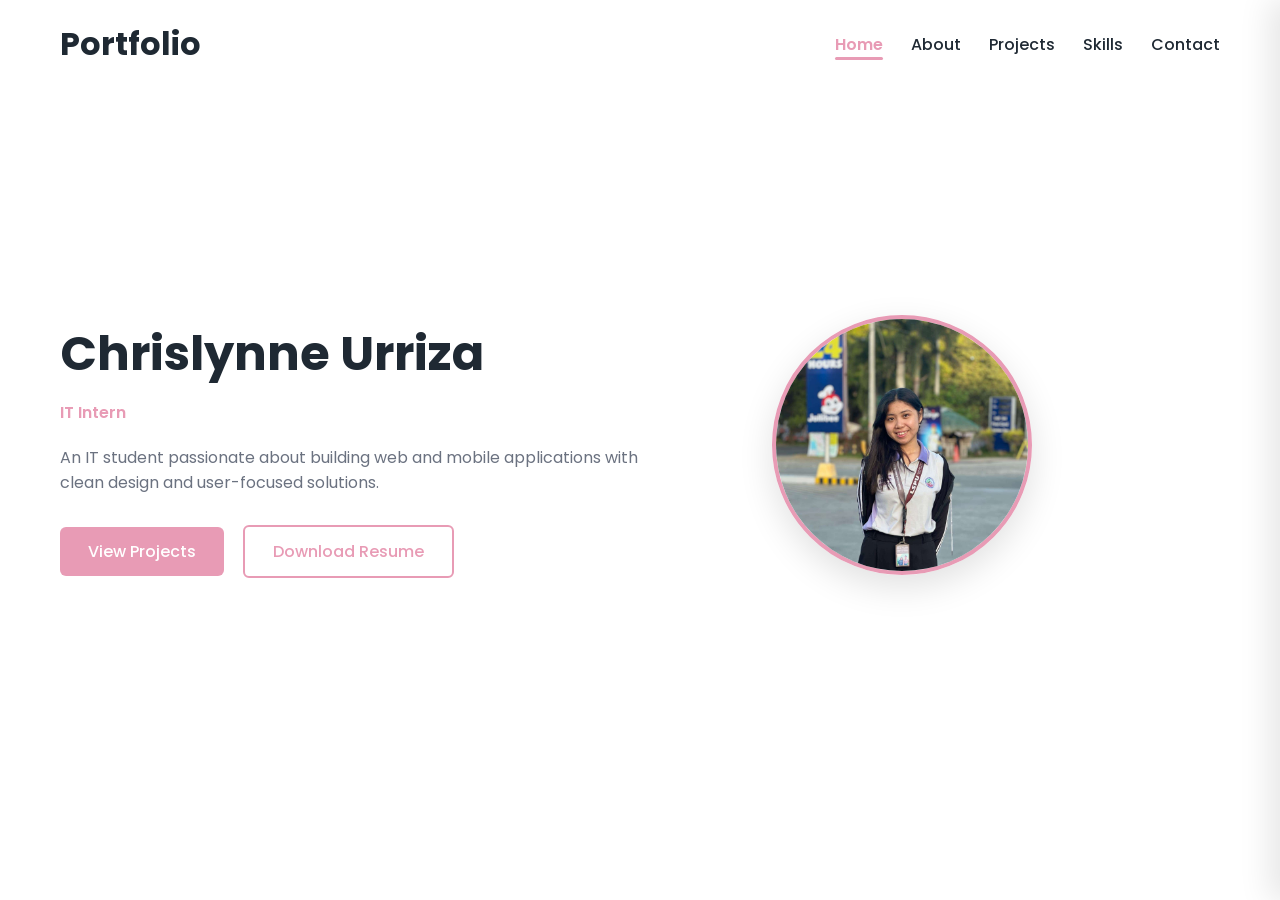
==== portfolio/index.html @ 77dd682e "Add files via upload Initial Upload" ====
<!DOCTYPE html>
<html lang="en">
<head>
  <meta charset="UTF-8">
  <meta name="viewport" content="width=device-width, initial-scale=1.0">
  <title>Chrislynne Urriza | IT Intern</title>
  <link rel="stylesheet" href="style.css">
  <link href="https://fonts.googleapis.com/css2?family=Poppins:wght@400;600&display=swap" rel="stylesheet">
</head>

<script>
  function openMenu() {
    document.getElementById("sidebar").style.right = "0";
    document.getElementById("overlay").style.opacity = "1";
    document.getElementById("overlay").style.visibility = "visible";
  }

  function closeMenu() {
    document.getElementById("sidebar").style.right = "-260px";
    document.getElementById("overlay").style.opacity = "0";
    document.getElementById("overlay").style.visibility = "hidden";
  }
</script>

<body>

<header class="navbar">
  <h1 class="logo">Portfolio</h1>

  <!-- Hamburger -->
  <div class="menu-btn" onclick="openMenu()">☰</div>

  <!-- Desktop nav -->
  <nav class="nav-links">
    <a href="index.html" class="active">Home</a>
    <a href="about.html">About</a>
    <a href="projects.html">Projects</a>
    <a href="skills.html">Skills</a>
    <a href="contact.html">Contact</a>
  </nav>
</header>

<!-- Mobile Sidebar -->
<div class="sidebar" id="sidebar">
  <div class="close-btn" onclick="closeMenu()">×</div>
  <a href="index.html" class="active">Home</a>
  <a href="about.html">About</a>
  <a href="projects.html">Projects</a>
  <a href="skills.html">Skills</a>
  <a href="contact.html">Contact</a>
</div>

<div class="overlay" id="overlay" onclick="closeMenu()"></div>

<section class="hero hero-grid">
  <div class="hero-text">
    <h2>Chrislynne Urriza</h2>
    <p class="role">IT Intern</p>
    <p class="intro">
      An IT student passionate about building web and mobile applications
      with clean design and user-focused solutions.
    </p>

    <div class="buttons">
      <a href="projects.html" class="btn primary">View Projects</a>
      <a href="assets/Chrislynne_Urriza_Resume.pdf" class="btn outline">Download Resume</a>
    </div>
  </div>

  <div class="hero-image">
    <img src="assets/profile.jpg" alt="Chrislynne Urriza">
  </div>
</section>

</body>
</html>
---- portfolio/style.css ----
:root {
  --bg-color: #ffffff;
  --text-color: #1f2933;
  --muted-text: #6b7280;
  --accent-color: #e89bb5;
  --accent-hover: #d97fa0;
}

* {
  margin: 0;
  padding: 0;
  box-sizing: border-box;
  font-family: 'Poppins', sans-serif;
}

body {
  background-color: var(--bg-color);
  color: var(--text-color);
}

/* Navbar */
.navbar {
  display: flex;
  justify-content: space-between;
  align-items: center;
  padding: 20px 60px;
}

.navbar a {
  margin-left: 24px;
  text-decoration: none;
  color: var(--text-color);
  font-weight: 500;
}

.navbar a:hover {
  color: var(--accent-color);
}

/* Hero */
.hero {
  height: 80vh;
  display: flex;
  flex-direction: column;
  justify-content: center;
  padding: 0 60px;
}

.hero h2 {
  font-size: 48px;
  margin-bottom: 10px;
}

.role {
  color: var(--accent-color);
  font-weight: 600;
  margin-bottom: 20px;
}

.intro {
  max-width: 600px;
  color: var(--muted-text);
  margin-bottom: 30px;
}

/* Hero with Image */
.hero-grid {
  display: grid;
  grid-template-columns: 1.2fr 0.8fr;
  align-items: center;
  gap: 40px;
}

.hero-text {
  max-width: 600px;
}

.hero-image img {
  width: 260px;
  height: 260px;
  border-radius: 50%;
  object-fit: cover;

  /* soft pink ring */
  border: 4px solid var(--accent-color);

  /* clean depth */
  box-shadow: 0 12px 35px rgba(0,0,0,0.12);

  transition: transform 0.3s ease, box-shadow 0.3s ease;
}

.hero-image img:hover {
  transform: scale(1.05);
  box-shadow: 0 18px 45px rgba(0,0,0,0.18);
}

/* Buttons */
.btn {
  padding: 12px 28px;
  border-radius: 6px;
  text-decoration: none;
  font-weight: 500;
  margin-right: 15px;

  display: inline-flex;
  align-items: center;
  justify-content: center;
  text-align: center;
}

.primary {
  background-color: var(--accent-color);
  color: white;
}

.primary:hover {
  background-color: var(--accent-hover);
}

.outline {
  border: 2px solid var(--accent-color);
  color: var(--accent-color);
}

.outline:hover {
  background-color: var(--accent-color);
  color: white;
}

html {
  scroll-behavior: smooth;
}

/* Hamburger button */
.menu-btn {
  display: none;
  font-size: 26px;
  cursor: pointer;
}

/* Sidebar */
.sidebar {
  position: fixed;
  top: 0;
  right: -260px;
  width: 260px;
  height: 100%;
  background: #fff;
  box-shadow: -10px 0 30px rgba(0,0,0,0.1);
  padding: 30px 20px;
  display: flex;
  flex-direction: column;
  gap: 20px;
  transition: right 0.3s ease;
  z-index: 1001;
}

.sidebar a {
  text-decoration: none;
  color: var(--text-color);
  font-size: 16px;
}

.sidebar a:hover {
  color: var(--accent-color);
}

.close-btn {
  font-size: 28px;
  align-self: flex-end;
  cursor: pointer;
}

/* Overlay */
.overlay {
  position: fixed;
  inset: 0;
  background: rgba(0,0,0,0.3);
  opacity: 0;
  visibility: hidden;
  transition: 0.3s;
  z-index: 1000;
}

.about-content {
  max-width: 800px;
  line-height: 1.8;
  color: var(--muted-text);
}

.about-content p {
  margin-bottom: 20px;
}

.page {
  padding: 60px;
  display: flex;
  flex-direction: column;
  align-items: flex-start;
}

.about-page {
  padding: 60px;
  display: flex;
  justify-content: center; /* centers grid in large screens */
}

.about-grid {
  display: grid;
  grid-template-columns: auto 1fr; /* image auto, text flexible */
  gap: 60px;
  align-items: center;
  max-width: 1000px; /* prevents being too wide on big screens */
}

.about-image img {
  width: 220px;
  height: 220px;
  border-radius: 50%;
  border: 4px solid var(--accent-color);
  box-shadow: 0 12px 35px rgba(0,0,0,0.12);
  object-fit: cover;
  transition: transform 0.3s ease;
  max-width: 100%; /* prevents overflow in small columns */
}

.about-image img:hover {
  transform: scale(1.05);
}

.about-text p {
  margin-bottom: 20px;
  line-height: 1.8;
  color: var(--muted-text);
}

.about-cards {
  display: flex;
  flex-wrap: wrap;
  gap: 15px;
  margin: 20px 0;
}

.card {
  background: var(--accent-color);
  color: white;
  padding: 10px 18px;
  border-radius: 10px;
  font-weight: 500;
  font-size: 14px;
}

.navbar a {
  position: relative; /* important for absolute underline */
  text-decoration: none;
  color: var(--text-color);
  font-weight: 500;
  padding-bottom: 4px; /* space for underline */
  transition: color 0.3s;
}

.navbar a.active {
  color: var(--accent-color);
  font-weight: 600;
}

.navbar a.active::after {
  content: '';
  position: absolute;
  left: 0;
  bottom: 0; /* underline always at bottom */
  width: 100%;
  height: 3px;
  background: var(--accent-color);
  border-radius: 2px;
}

.sidebar a.active {
  color: var(--accent-color);
  font-weight: 600;
}

.skills-page {
  display: flex;
  flex-direction: column;
  align-items: center;
  padding: 60px 40px;
}

.skills-page h2 {
  font-size: 36px;
  margin-bottom: 40px;
  text-align: center;
  color: var(--text-color);
}

.skills-grid {
  display: grid;
  grid-template-columns: repeat(auto-fit, minmax(200px, 1fr));
  gap: 30px;
  width: 100%;
  max-width: 1000px;
}

.skill-card {
  background-color: var(--accent-color);
  color: white;
  padding: 25px 20px;
  border-radius: 15px;
  text-align: center;
  transition: transform 0.3s ease, box-shadow 0.3s ease;
}

.skill-card h3 {
  margin-bottom: 12px;
  font-size: 18px;
}

.skill-card p {
  font-size: 14px;
  line-height: 1.6;
}

.skill-card:hover {
  transform: translateY(-5px);
  box-shadow: 0 12px 35px rgba(0,0,0,0.15);
}

.contact-page {
  display: flex;
  flex-direction: column;
  align-items: center;
  padding: 60px 40px;
}

.contact-page h2 {
  font-size: 36px;
  margin-bottom: 40px;
  text-align: center;
  color: var(--text-color);
}

.contact-grid {
  display: grid;
  grid-template-columns: repeat(auto-fit, minmax(220px, 1fr));
  gap: 30px;
  width: 100%;
  max-width: 900px;
}

.contact-card {
  background-color: var(--accent-color);
  color: white;
  padding: 25px 20px;
  border-radius: 15px;
  text-align: center;
  transition: transform 0.3s ease, box-shadow 0.3s ease;
}

.contact-card h3 {
  margin-bottom: 12px;
  font-size: 18px;
}

.contact-card p {
  font-size: 14px;
  line-height: 1.6;
}

.contact-card a {
  color: white;
  text-decoration: none;
}

.contact-card a:hover {
  text-decoration: underline;
}

.contact-card:hover {
  transform: translateY(-5px);
  box-shadow: 0 12px 35px rgba(0,0,0,0.15);
}

.projects-page {
  display: flex;
  flex-direction: column;
  align-items: center;
  padding: 60px 40px;
}

.projects-page h2 {
  font-size: 36px;
  margin-bottom: 40px;
  text-align: center;
  color: var(--text-color);
}

.projects-grid {
  display: grid;
  grid-template-columns: repeat(auto-fit, minmax(280px, 1fr));
  gap: 30px;
  width: 100%;
  max-width: 1000px;
}

.project-card {
  background: #fff;
  border-radius: 15px;
  overflow: hidden;
  box-shadow: 0 12px 35px rgba(0,0,0,0.08);
  transition: transform 0.3s ease, box-shadow 0.3s ease;
  display: flex;
  flex-direction: column;
}

.project-card img {
  width: 100%;
  height: 180px;
  object-fit: cover;
}

.project-info {
  padding: 20px;
  display: flex;
  flex-direction: column;
  flex-grow: 1;
}

.project-info h3 {
  font-size: 18px;
  margin-bottom: 12px;
  color: var(--text-color);
}

.project-info p {
  font-size: 14px;
  line-height: 1.6;
  color: var(--muted-text);
  flex-grow: 1;
  margin-bottom: 15px;
}

.project-info .btn {
  align-self: center;
}

/* Hover effect */
.project-card:hover {
  transform: translateY(-5px);
  box-shadow: 0 18px 45px rgba(0,0,0,0.12);
}

.project-detail {
  max-width: 1000px;
  margin: auto;
}

.project-desc {
  color: var(--muted-text);
  margin-bottom: 30px;
  line-height: 1.7;
}

.screenshots-grid {
  display: grid;
  grid-template-columns: repeat(auto-fit, minmax(250px, 1fr));
  gap: 20px;
}

.screenshots-grid img {
  width: 100%;
  border-radius: 12px;
  box-shadow: 0 10px 25px rgba(0,0,0,0.12);
  transition: transform 0.3s ease;
}

.screenshots-grid img:hover {
  transform: scale(1.03);
}

.back-link {
  display: inline-block;
  margin-bottom: 20px;
  text-decoration: none;
  font-weight: 500;
  color: var(--accent-color);
}

.back-link:hover {
  text-decoration: underline;
}

/* Image Modal */
.image-modal {
  position: fixed;
  inset: 0;
  background: rgba(0, 0, 0, 0.85);
  display: flex;
  align-items: center;
  justify-content: center;
  opacity: 0;
  visibility: hidden;
  transition: 0.3s ease;
  z-index: 2000;
}

.image-modal img {
  max-width: 90%;
  max-height: 85%;
  border-radius: 12px;
  box-shadow: 0 20px 60px rgba(0,0,0,0.4);
  animation: zoomIn 0.3s ease;
}

.image-modal.active {
  opacity: 1;
  visibility: visible;
}

.close-modal {
  position: absolute;
  top: 25px;
  right: 35px;
  font-size: 36px;
  color: white;
  cursor: pointer;
}

/* Zoom animation */
@keyframes zoomIn {
  from {
    transform: scale(0.85);
    opacity: 0;
  }
  to {
    transform: scale(1);
    opacity: 1;
  }
}

@media (max-width: 768px) {

  .nav-links {
    display: none;
  }

  .menu-btn {
    display: block;
  }

  .navbar {
    flex-direction: row;
    padding: 15px 20px;
  }

  /* Hero */
  .hero {
    height: auto;
    padding: 60px 20px;
    text-align: center;
  }

  .hero h2 {
    font-size: 32px;
  }

  .intro {
    font-size: 14px;
    margin: 0 auto 30px;
  }

  .buttons {
    display: flex;
    flex-direction: column;
    align-items: center;
  }

  .btn {
    width: 100%;
    max-width: 280px;
    margin: 8px 0;
  }

  .hero-grid {
    grid-template-columns: 1fr;
  }

  .hero-image {
    order: -1;
    margin-bottom: 30px;
  }

  .hero-image img {
    width: 200px;
    height: 200px;
  }

  
  .about-page {
    display: flex;
    flex-direction: column; /* heading → text → picture vertically */
    justify-content: center; /* vertical centering sa available height */
    align-items: center;     /* center horizontally */
    min-height: calc(100vh - 60px); /* take full viewport height minus navbar height */
    padding: 20px 15px;
  }

  .about-page h2 {
    font-size: 32px;
    margin: 0 0 20px 0; /* controlled margin */
  }

  .about-grid {
    display: flex;
    flex-direction: column; /* stack text + picture vertically */
    text-align: center;
    gap: 20px;
    width: 100%;
  }

  .about-image img {
    width: 180px;
    height: 180px;
    margin: 0 auto;
  }

  .about-text p {
    font-size: 14px;
    line-height: 1.6;
  }

  .about-cards {
    justify-content: center;
  }

  .skills-page {
    padding: 40px 20px;
  }

  .skills-page h2 {
    font-size: 28px;
    margin-bottom: 30px;
  }

  .skill-card {
    padding: 20px 15px;
  }

  .skill-card h3 {
    font-size: 16px;
  }

  .skill-card p {
    font-size: 13px;
  }

  .contact-page {
    padding: 40px 20px;
  }

  .contact-page h2 {
    font-size: 28px;
    margin-bottom: 30px;
  }

  .contact-card {
    padding: 20px 15px;
  }

  .contact-card h3 {
    font-size: 16px;
  }

  .contact-card p {
    font-size: 13px;
  }

  .project-detail {
    padding: 40px 20px;
    text-align: center;
  }

  .project-detail h2 {
    font-size: 28px;
    margin-bottom: 15px;
  }

  .project-desc {
    font-size: 14px;
    line-height: 1.6;
    margin-bottom: 25px;
  }

  .screenshots-grid {
    grid-template-columns: 1fr; /* one screenshot per row */
    gap: 20px;
  }

  .screenshots-grid img {
    border-radius: 10px;
  }
  .nav-links {
    display: none;
  }

  .nav-links.back-only {
    display: block;
  }
}
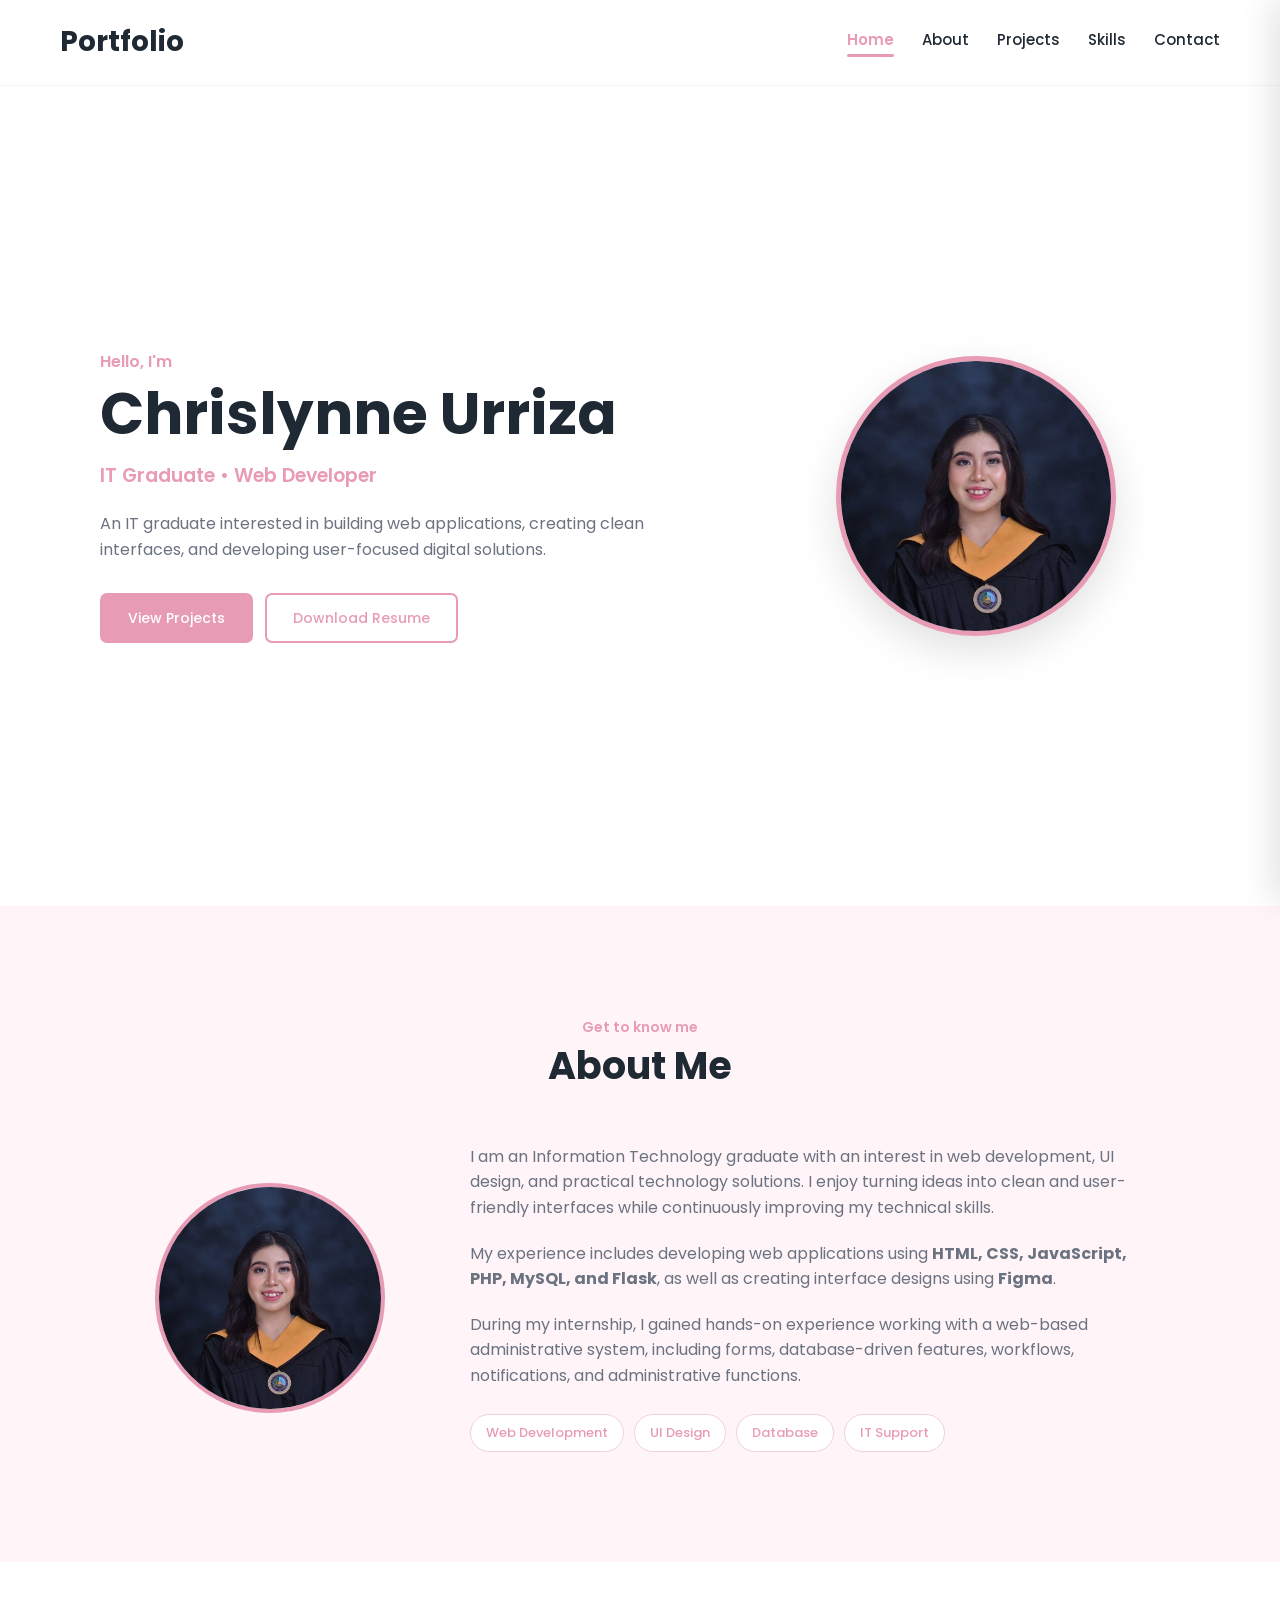
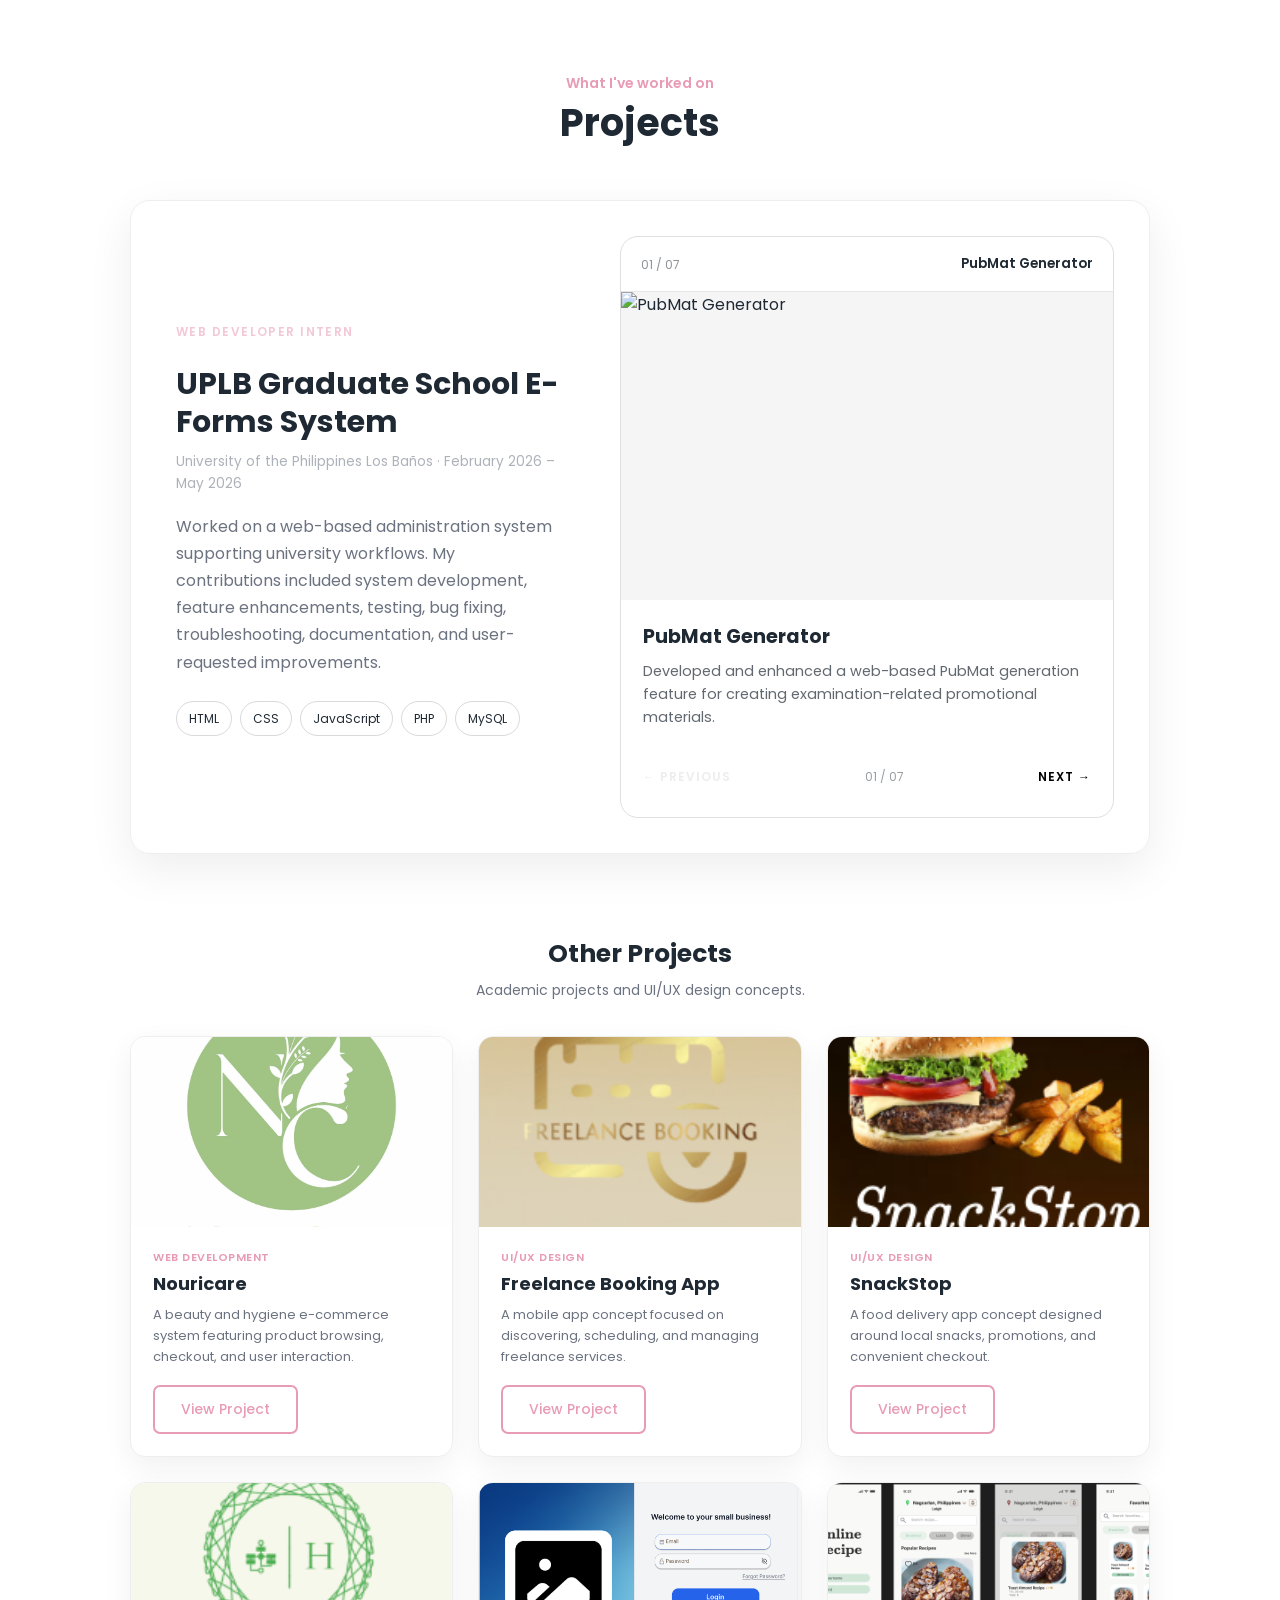
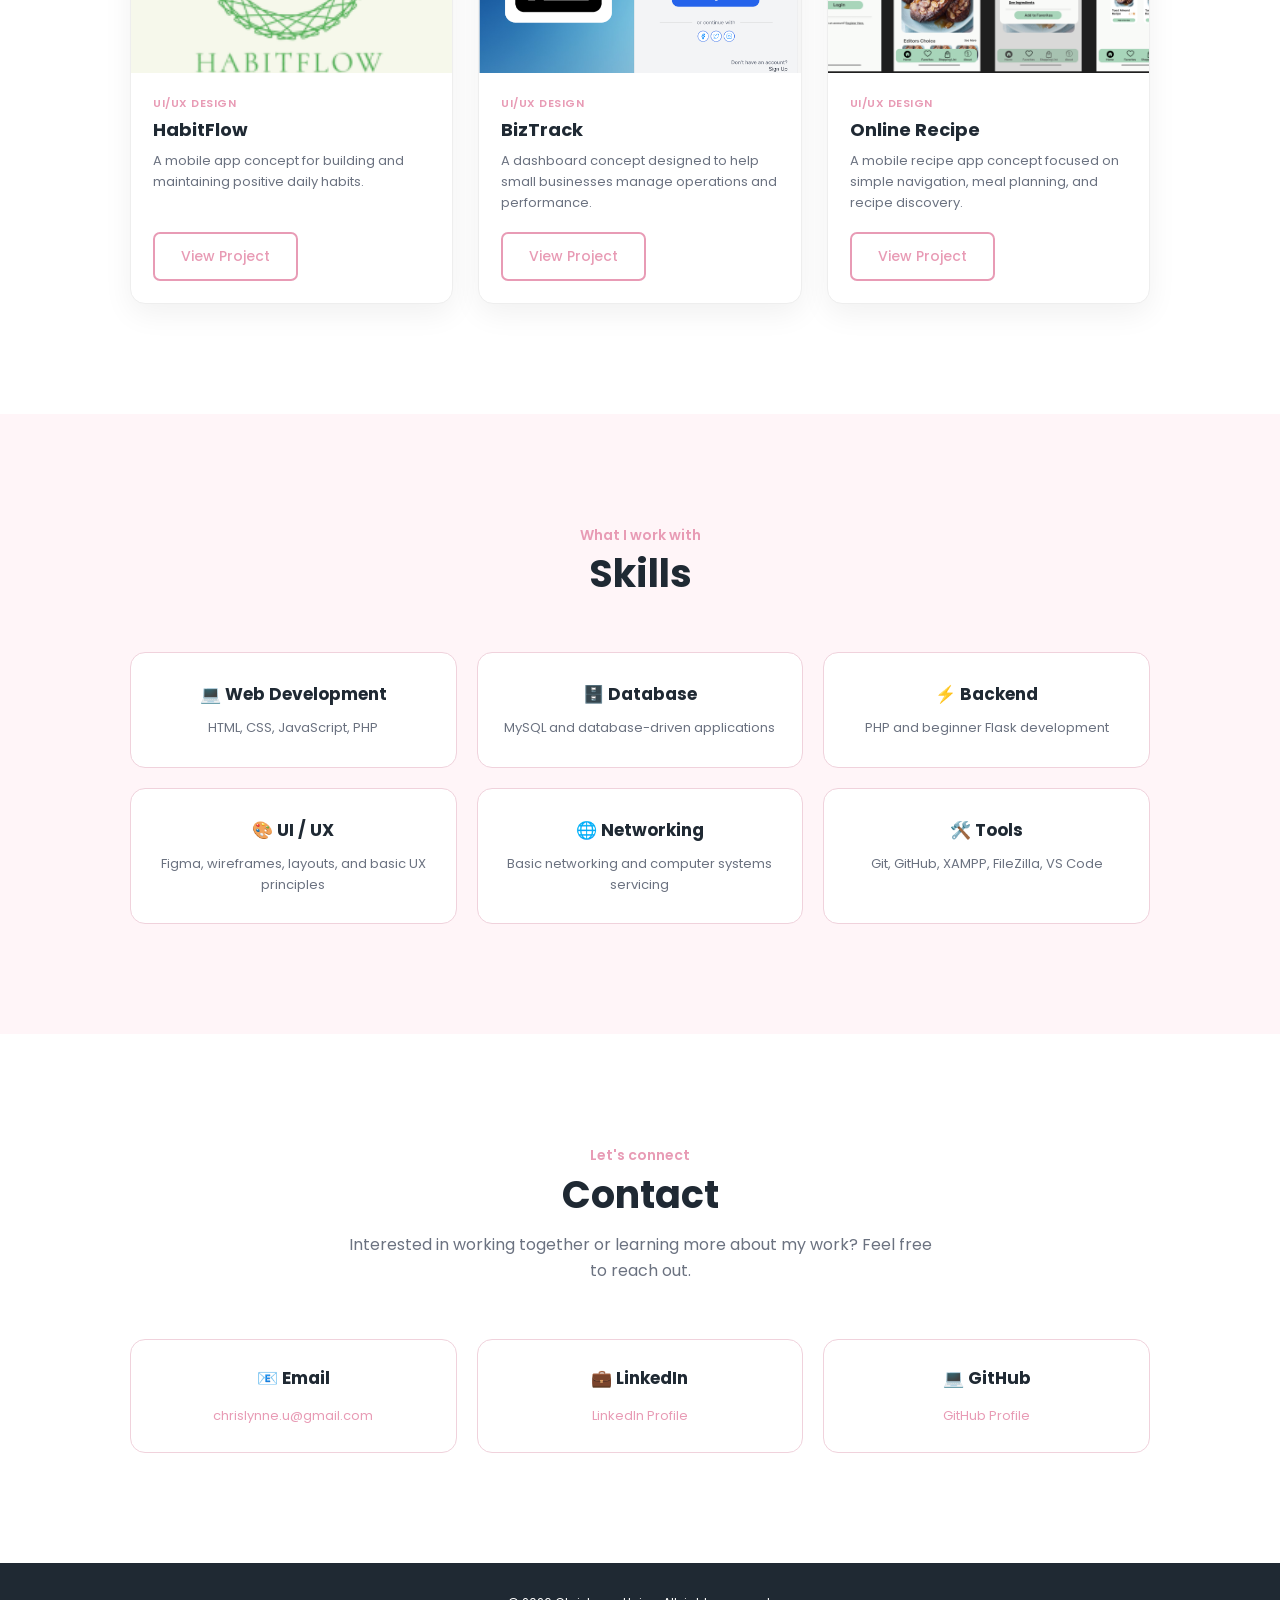
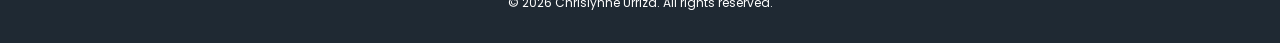
==== commit 2c110a2f: "Add files via upload" ====
--- a/portfolio/index.html
+++ b/portfolio/index.html
@@ -1,76 +1,1712 @@
 <!DOCTYPE html>
 <html lang="en">
 <head>
-  <meta charset="UTF-8">
-  <meta name="viewport" content="width=device-width, initial-scale=1.0">
-  <title>Chrislynne Urriza | IT Intern</title>
-  <link rel="stylesheet" href="style.css">
-  <link href="https://fonts.googleapis.com/css2?family=Poppins:wght@400;600&display=swap" rel="stylesheet">
+    <meta charset="UTF-8">
+    <meta name="viewport" content="width=device-width, initial-scale=1.0">
+
+    <title>Chrislynne Urriza | Portfolio</title>
+
+    <link rel="stylesheet" href="style.css">
+
+    <link href="https://fonts.googleapis.com/css2?family=Poppins:wght@400;500;600;700&display=swap" rel="stylesheet">
 </head>
 
+<body>
+
+<!-- =========================
+     NAVBAR
+========================= -->
+
+<header class="navbar">
+
+    <a href="#home" class="logo">Portfolio</a>
+
+    <!-- Desktop Navigation -->
+    <nav class="nav-links">
+
+        <a href="#home" class="active">Home</a>
+        <a href="#about">About</a>
+        <a href="#projects">Projects</a>
+        <a href="#skills">Skills</a>
+        <a href="#contact">Contact</a>
+
+    </nav>
+
+    <!-- Mobile Menu -->
+    <button class="menu-btn" onclick="openMenu()" aria-label="Open menu">
+        ☰
+    </button>
+
+</header>
+
+
+<!-- =========================
+     MOBILE SIDEBAR
+========================= -->
+
+<div class="sidebar" id="sidebar">
+
+    <button class="close-btn" onclick="closeMenu()" aria-label="Close menu">
+        ×
+    </button>
+
+    <a href="#home" onclick="closeMenu()">Home</a>
+    <a href="#about" onclick="closeMenu()">About</a>
+    <a href="#projects" onclick="closeMenu()">Projects</a>
+    <a href="#skills" onclick="closeMenu()">Skills</a>
+    <a href="#contact" onclick="closeMenu()">Contact</a>
+
+</div>
+
+<div class="overlay" id="overlay" onclick="closeMenu()"></div>
+
+
+<!-- =========================
+     HOME
+========================= -->
+
+<section id="home" class="hero hero-grid">
+
+    <div class="hero-text">
+
+        <p class="small-label">Hello, I'm</p>
+
+        <h1>Chrislynne Urriza</h1>
+
+        <p class="role">
+            IT Graduate • Web Developer
+        </p>
+
+        <p class="intro">
+            An IT graduate interested in building web applications,
+            creating clean interfaces, and developing user-focused
+            digital solutions.
+        </p>
+
+        <div class="buttons">
+
+            <a href="#projects" class="btn primary">
+                View Projects
+            </a>
+
+            <a href="assets/Chrislynne_Urriza_Resume_Developer.pdf"
+               class="btn outline"
+               target="_blank">
+                Download Resume
+            </a>
+
+        </div>
+
+    </div>
+
+
+    <div class="hero-image">
+
+        <img
+            src="assets/profile.jpg"
+            alt="Chrislynne Urriza"
+        >
+
+    </div>
+
+</section>
+
+
+<!-- =========================
+     ABOUT
+========================= -->
+
+<section id="about" class="section about-section">
+
+    <div class="section-title">
+
+        <p class="section-label">Get to know me</p>
+
+        <h2>About Me</h2>
+
+    </div>
+
+
+    <div class="about-grid">
+
+        <div class="about-image">
+
+            <img
+                src="assets/profile.jpg"
+                alt="Chrislynne Urriza"
+            >
+
+        </div>
+
+
+        <div class="about-text">
+
+            <p>
+                I am an Information Technology graduate with an interest
+                in web development, UI design, and practical technology
+                solutions. I enjoy turning ideas into clean and
+                user-friendly interfaces while continuously improving
+                my technical skills.
+            </p>
+
+            <p>
+                My experience includes developing web applications using
+                <strong>HTML, CSS, JavaScript, PHP, MySQL, and Flask</strong>,
+                as well as creating interface designs using
+                <strong>Figma</strong>.
+            </p>
+
+            <p>
+                During my internship, I gained hands-on experience working
+                with a web-based administrative system, including forms,
+                database-driven features, workflows, notifications, and
+                administrative functions.
+            </p>
+
+
+            <div class="about-tags">
+
+                <span>Web Development</span>
+                <span>UI Design</span>
+                <span>Database</span>
+                <span>IT Support</span>
+
+            </div>
+
+        </div>
+
+    </div>
+
+</section>
+
+
+<!-- =========================
+     PROJECTS
+========================= -->
+
+<section id="projects" class="section projects-section">
+
+    <div class="section-title">
+
+        <p class="section-label">What I've worked on</p>
+
+        <h2>Projects</h2>
+
+    </div>
+
+
+    <!-- =========================
+     UPLB FEATURED PROJECT
+========================= -->
+
+<div class="featured-project uplb-featured">
+
+    <div class="featured-content">
+
+        <span class="project-label">WEB DEVELOPER INTERN</span>
+
+        <h3>UPLB Graduate School E-Forms System</h3>
+
+        <p class="project-date">
+            University of the Philippines Los Baños · February 2026 – May 2026
+        </p>
+
+        <p class="project-description">
+            Worked on a web-based administration system supporting
+            university workflows. My contributions included system
+            development, feature enhancements, testing, bug fixing,
+            troubleshooting, documentation, and user-requested improvements.
+        </p>
+
+        <div class="project-tech">
+            <span>HTML</span>
+            <span>CSS</span>
+            <span>JavaScript</span>
+            <span>PHP</span>
+            <span>MySQL</span>
+        </div>
+
+    </div>
+
+
+    <!-- UPLB PROJECT VIEWER -->
+
+    <div class="uplb-viewer">
+
+        <div class="uplb-viewer-header">
+
+            <span id="uplbCounter">01 / 07</span>
+
+            <span id="uplbCategory">
+                PubMat Generator
+            </span>
+
+        </div>
+
+
+        <div class="uplb-image-container">
+
+    <img
+        id="uplbImage"
+        src="images/uplb/pubmat-generator-1.png"
+        alt="UPLB Graduate School project screenshot"
+        onclick="openUplbImageViewer()"
+        style="cursor: pointer;"
+    >
+
+</div>
+
+        <div class="uplb-info">
+
+            <h4 id="uplbTitle">
+                PubMat Generator
+            </h4>
+
+            <p id="uplbDescription">
+                Developed and enhanced a web-based PubMat generation
+                feature for creating examination-related promotional
+                materials.
+            </p>
+
+        </div>
+
+
+        <div class="uplb-navigation">
+
+            <button
+                type="button"
+                id="uplbPrevious"
+                onclick="previousUplbProject()"
+            >
+                ← PREVIOUS
+            </button>
+
+            <span id="uplbProgress">
+                01 / 07
+            </span>
+
+            <button
+                type="button"
+                id="uplbNext"
+                onclick="nextUplbProject()"
+            >
+                NEXT →
+            </button>
+
+        </div>
+
+    </div>
+
+</div>
+
+
+    <!-- =========================
+         OTHER PROJECTS
+    ========================= -->
+
+    <div class="other-projects-title">
+
+        <h3>Other Projects</h3>
+
+        <p>
+            Academic projects and UI/UX design concepts.
+        </p>
+
+    </div>
+
+
+    <div class="projects-grid">
+
+
+        <!-- Nouricare -->
+
+        <div class="project-card">
+
+            <img
+                src="assets/nouricare.jpg"
+                alt="Nouricare project"
+            >
+
+            <div class="project-info">
+
+                <span class="project-type">
+                    Web Development
+                </span>
+
+                <h3>Nouricare</h3>
+
+                <p>
+                    A beauty and hygiene e-commerce system featuring
+                    product browsing, checkout, and user interaction.
+                </p>
+
+                <button
+                    class="btn outline"
+                    onclick="openProjectModal('nouricare')"
+                >
+                    View Project
+                </button>
+
+            </div>
+
+        </div>
+
+
+        <!-- Freelance Booking -->
+
+        <div class="project-card">
+
+            <img
+                src="assets/free.PNG"
+                alt="Freelance Booking App"
+            >
+
+            <div class="project-info">
+
+                <span class="project-type">
+                    UI/UX Design
+                </span>
+
+                <h3>Freelance Booking App</h3>
+
+                <p>
+                    A mobile app concept focused on discovering,
+                    scheduling, and managing freelance services.
+                </p>
+
+                <button
+                    class="btn outline"
+                    onclick="openProjectModal('freelance')"
+                >
+                    View Project
+                </button>
+
+            </div>
+
+        </div>
+
+
+        <!-- SnackStop -->
+
+        <div class="project-card">
+
+            <img
+                src="assets/snack.PNG"
+                alt="SnackStop project"
+            >
+
+            <div class="project-info">
+
+                <span class="project-type">
+                    UI/UX Design
+                </span>
+
+                <h3>SnackStop</h3>
+
+                <p>
+                    A food delivery app concept designed around
+                    local snacks, promotions, and convenient checkout.
+                </p>
+
+                <button
+                    class="btn outline"
+                    onclick="openProjectModal('snackstop')"
+                >
+                    View Project
+                </button>
+
+            </div>
+
+        </div>
+
+
+        <!-- HabitFlow -->
+
+        <div class="project-card">
+
+            <img
+                src="assets/habit.PNG"
+                alt="HabitFlow project"
+            >
+
+            <div class="project-info">
+
+                <span class="project-type">
+                    UI/UX Design
+                </span>
+
+                <h3>HabitFlow</h3>
+
+                <p>
+                    A mobile app concept for building and maintaining
+                    positive daily habits.
+                </p>
+
+                <button
+                    class="btn outline"
+                    onclick="openProjectModal('habitflow')"
+                >
+                    View Project
+                </button>
+
+            </div>
+
+        </div>
+
+
+        <!-- BizTrack -->
+
+        <div class="project-card">
+
+            <img
+                src="assets/biz-1.PNG"
+                alt="BizTrack project"
+            >
+
+            <div class="project-info">
+
+                <span class="project-type">
+                    UI/UX Design
+                </span>
+
+                <h3>BizTrack</h3>
+
+                <p>
+                    A dashboard concept designed to help small
+                    businesses manage operations and performance.
+                </p>
+
+                <button
+                    class="btn outline"
+                    onclick="openProjectModal('biztrack')"
+                >
+                    View Project
+                </button>
+
+            </div>
+
+        </div>
+
+
+        <!-- Online Recipe -->
+
+        <div class="project-card">
+
+            <img
+                src="assets/recipe-1.PNG"
+                alt="Online Recipe project"
+            >
+
+            <div class="project-info">
+
+                <span class="project-type">
+                    UI/UX Design
+                </span>
+
+                <h3>Online Recipe</h3>
+
+                <p>
+                    A mobile recipe app concept focused on simple
+                    navigation, meal planning, and recipe discovery.
+                </p>
+
+                <button
+                    class="btn outline"
+                    onclick="openProjectModal('recipe')"
+                >
+                    View Project
+                </button>
+
+            </div>
+
+        </div>
+
+    </div>
+
+</section>
+
+
+<!-- =========================
+     SKILLS
+========================= -->
+
+<section id="skills" class="section skills-section">
+
+    <div class="section-title">
+
+        <p class="section-label">What I work with</p>
+
+        <h2>Skills</h2>
+
+    </div>
+
+
+    <div class="skills-grid">
+
+
+        <div class="skill-card">
+
+            <h3>💻 Web Development</h3>
+
+            <p>
+                HTML, CSS, JavaScript, PHP
+            </p>
+
+        </div>
+
+
+        <div class="skill-card">
+
+            <h3>🗄️ Database</h3>
+
+            <p>
+                MySQL and database-driven applications
+            </p>
+
+        </div>
+
+
+        <div class="skill-card">
+
+            <h3>⚡ Backend</h3>
+
+            <p>
+                PHP and beginner Flask development
+            </p>
+
+        </div>
+
+
+        <div class="skill-card">
+
+            <h3>🎨 UI / UX</h3>
+
+            <p>
+                Figma, wireframes, layouts, and basic UX principles
+            </p>
+
+        </div>
+
+
+        <div class="skill-card">
+
+            <h3>🌐 Networking</h3>
+
+            <p>
+                Basic networking and computer systems servicing
+            </p>
+
+        </div>
+
+
+        <div class="skill-card">
+
+            <h3>🛠️ Tools</h3>
+
+            <p>
+                Git, GitHub, XAMPP, FileZilla, VS Code
+            </p>
+
+        </div>
+
+    </div>
+
+</section>
+
+
+<!-- =========================
+     CONTACT
+========================= -->
+
+<section id="contact" class="section contact-section">
+
+    <div class="section-title">
+
+        <p class="section-label">Let's connect</p>
+
+        <h2>Contact</h2>
+
+        <p class="contact-intro">
+            Interested in working together or learning more about my work?
+            Feel free to reach out.
+        </p>
+
+    </div>
+
+
+    <div class="contact-grid">
+
+
+        <div class="contact-card">
+
+            <h3>📧 Email</h3>
+
+            <a href="mailto:chrislynne.u@gmail.com">
+                chrislynne.u@gmail.com
+            </a>
+
+        </div>
+
+
+        <div class="contact-card">
+
+            <h3>💼 LinkedIn</h3>
+
+            <a
+                href="https://www.linkedin.com/in/urriza-chrislynne/"
+                target="_blank"
+            >
+                LinkedIn Profile
+            </a>
+
+        </div>
+
+
+        <div class="contact-card">
+
+            <h3>💻 GitHub</h3>
+
+            <a
+                href="https://github.com/itslynnieeee"
+                target="_blank"
+            >
+                GitHub Profile
+            </a>
+
+        </div>
+
+    </div>
+
+</section>
+
+
+<!-- =========================
+     IMAGE / PROJECT MODAL
+========================= -->
+
+<div class="project-modal" id="projectModal">
+
+    <div class="modal-content">
+
+        <button
+            class="modal-close"
+            onclick="closeProjectModal()"
+            aria-label="Close"
+        >
+            ×
+        </button>
+
+        <h2 id="modalTitle"></h2>
+
+        <p id="modalDescription"></p>
+
+        <div
+            class="modal-images"
+            id="modalImages"
+        ></div>
+
+    </div>
+
+</div>
+
+
+<!-- =========================
+     FOOTER
+========================= -->
+
+<footer>
+
+    <p>
+        © 2026 Chrislynne Urriza. All rights reserved.
+    </p>
+
+</footer>
+
+
+<!-- =========================
+     JAVASCRIPT
+========================= -->
+
 <script>
-  function openMenu() {
-    document.getElementById("sidebar").style.right = "0";
-    document.getElementById("overlay").style.opacity = "1";
-    document.getElementById("overlay").style.visibility = "visible";
-  }
-
-  function closeMenu() {
-    document.getElementById("sidebar").style.right = "-260px";
-    document.getElementById("overlay").style.opacity = "0";
-    document.getElementById("overlay").style.visibility = "hidden";
-  }
+
+    /* =========================
+       MOBILE MENU
+    ========================= */
+
+    function openMenu() {
+
+        document.getElementById("sidebar").classList.add("open");
+
+        document.getElementById("overlay").classList.add("show");
+
+    }
+
+
+    function closeMenu() {
+
+        document.getElementById("sidebar").classList.remove("open");
+
+        document.getElementById("overlay").classList.remove("show");
+
+    }
+
+
+    /* =========================
+       PROJECT DATA
+    ========================= */
+
+    const projects = {
+
+        uplb: {
+
+            title: "UPLB Graduate School E-Forms System",
+
+            description:
+                "Selected screenshots from the web-based administrative system developed during my IT internship.",
+
+            images: [
+
+                "assets/uplb-dashboard.png"
+
+            ]
+
+        },
+
+
+        nouricare: {
+
+            title: "Nouricare",
+
+            description:
+                "A beauty and hygiene e-commerce system developed as an academic project.",
+
+            images: [
+
+                "assets/nouricare-1.png",
+                "assets/nouricare-2.png",
+                "assets/nouricare-3.png",
+                "assets/nouricare-4.png",
+                "assets/nouricare-5.png",
+                "assets/nouricare-6.png",
+                "assets/nouricare-7.png",
+                "assets/nouricare-8.png"
+
+            ]
+
+        },
+
+
+        freelance: {
+
+            title: "Freelance Booking App",
+
+            description:
+                "A UI/UX design concept focused on discovering, scheduling, and managing freelance services.",
+
+            images: [
+
+                "assets/freelance-1.PNG",
+                "assets/freelance-2.PNG",
+                "assets/freelance-3.PNG"
+
+            ]
+
+        },
+
+
+        snackstop: {
+
+            title: "SnackStop",
+
+            description:
+                "A UI/UX concept for a Filipino-focused food delivery application.",
+
+            images: [
+
+                "assets/snack-1.PNG",
+                "assets/snack-2.PNG"
+
+            ]
+
+        },
+
+
+        habitflow: {
+
+            title: "HabitFlow",
+
+            description:
+                "A mobile UI/UX concept designed to help users build and maintain daily habits.",
+
+            images: [
+
+                "assets/habit-1.PNG",
+                "assets/habit-2.PNG"
+
+            ]
+
+        },
+
+
+        biztrack: {
+
+            title: "BizTrack",
+
+            description:
+                "A dashboard UI concept for small business management and data visualization.",
+
+            images: [
+
+                "assets/biz-1.PNG",
+                "assets/biz-2.PNG",
+                "assets/biz-3.PNG",
+                "assets/biz-4.PNG",
+                "assets/biz-5.PNG",
+                "assets/biz-6.PNG"
+
+            ]
+
+        },
+
+
+        recipe: {
+
+            title: "Online Recipe",
+
+            description:
+                "A clean mobile UI/UX concept focused on recipe discovery and meal planning.",
+
+            images: [
+
+                "assets/rec-2.PNG",
+                "assets/rec-3.PNG",
+                "assets/rec-4.PNG",
+                "assets/rec-5.PNG"
+
+            ]
+
+        }
+
+    };
+
+
+    /* =========================
+       UPLB PROJECT VIEWER DATA
+    ========================= */
+
+    const uplbProjects = [
+
+        {
+            category: "PubMat Generator",
+
+            title: "PubMat Generator",
+
+            description:
+                "Developed and enhanced a web-based PubMat generation feature for creating examination-related promotional materials.",
+
+            images: [
+
+                "assets/uplb/pubmat-generator-1.png"
+
+            ]
+
+        },
+
+
+        {
+            category: "PubMat Designs",
+
+            title: "PubMat Designs",
+
+            description:
+                "Created and refined digital PubMat layouts used for university examination announcements.",
+
+            images: [
+
+                "assets/uplb/pubmat-1.png"
+
+            ]
+
+        },
+
+
+        {
+            category: "External Reviewer Form",
+
+            title: "External Reviewer Form",
+
+            description:
+                "Worked on forms used for external reviewer-related processes, including data input and workflow handling.",
+
+            images: [
+
+                "assets/uplb/external-reviewer-form-1.png"
+
+            ]
+
+        },
+
+
+        {
+            category: "Superadmin",
+
+            title: "Superadmin Module",
+
+            description:
+                "Worked on the Superadmin module for managing system-wide administrative functions and information.",
+
+            images: [
+
+                "assets/uplb/superadmin-1.png",
+                "assets/uplb/superadmin-2.png"
+            ]
+
+        },
+
+
+        {
+            category: "PubMat Admin",
+
+            title: "PubMat Admin",
+
+            description:
+                "Developed and maintained administrative features for managing PubMat-related information and generated materials.",
+
+            images: [
+
+                "assets/uplb/pubmat-admin-1.png",
+                "assets/uplb/pubmat-admin-2.png"
+
+            ]
+
+        },
+
+
+        {
+            category: "External Reviewer Admin",
+
+            title: "External Reviewer Admin",
+
+            description:
+                "Worked on administrative features for managing external reviewer information and related workflows.",
+
+            images: [
+
+                "assets/uplb/external-reviewer-admin-1.png"
+
+            ]
+
+        },
+
+
+        {
+            category: "External Review Report",
+
+            title: "External Review Report Form",
+
+            description:
+                "Developed and tested an external review report form to support the submission and management of reviewer reports.",
+
+            images: [
+
+                "assets/uplb/external-review-report-1.png",
+                "assets/uplb/external-review-report-2.png"
+
+            ]
+
+        }
+
+    ];
+
+
+    /* =========================
+       UPLB VIEWER STATE
+    ========================= */
+
+    let currentUplbProject = 0;
+
+    let currentUplbImage = 0;
+
+
+    /* =========================
+       UPDATE UPLB VIEWER
+    ========================= */
+
+    function updateUplbViewer() {
+
+        const project =
+            uplbProjects[currentUplbProject];
+
+        const image =
+            project.images[currentUplbImage];
+
+
+        const categoryElement =
+            document.getElementById("uplbCategory");
+
+        const titleElement =
+            document.getElementById("uplbTitle");
+
+        const descriptionElement =
+            document.getElementById("uplbDescription");
+
+        const imageElement =
+            document.getElementById("uplbImage");
+
+        const counterElement =
+            document.getElementById("uplbCounter");
+
+        const progressElement =
+            document.getElementById("uplbProgress");
+
+        const previousButton =
+            document.getElementById("uplbPrevious");
+
+        const nextButton =
+            document.getElementById("uplbNext");
+
+
+        /* Prevent errors if the UPLB viewer
+           is not currently on the page */
+
+        if (
+            !categoryElement ||
+            !titleElement ||
+            !descriptionElement ||
+            !imageElement
+        ) {
+
+            return;
+
+        }
+
+
+        categoryElement.textContent =
+            project.category;
+
+        titleElement.textContent =
+            project.title;
+
+        descriptionElement.textContent =
+            project.description;
+
+        imageElement.src =
+            image;
+
+        imageElement.alt =
+            project.title;
+
+
+        const projectNumber =
+            String(currentUplbProject + 1).padStart(2, "0");
+
+        const totalProjects =
+            String(uplbProjects.length).padStart(2, "0");
+
+
+        counterElement.textContent =
+            `${projectNumber} / ${totalProjects}`;
+
+        progressElement.textContent =
+            `${projectNumber} / ${totalProjects}`;
+
+
+        /* Disable Previous on first project */
+
+        if (previousButton) {
+
+            previousButton.disabled =
+                currentUplbProject === 0;
+
+        }
+
+
+        /* Disable Next on last project */
+
+        if (nextButton) {
+
+            nextButton.disabled =
+                currentUplbProject === uplbProjects.length - 1;
+
+        }
+
+    }
+
+
+    /* =========================
+       NEXT UPLB PROJECT
+    ========================= */
+
+    function nextUplbProject() {
+
+        if (
+            currentUplbProject <
+            uplbProjects.length - 1
+        ) {
+
+            currentUplbProject++;
+
+            currentUplbImage = 0;
+
+            updateUplbViewer();
+
+        }
+
+    }
+
+
+    /* =========================
+       PREVIOUS UPLB PROJECT
+    ========================= */
+
+    function previousUplbProject() {
+
+        if (
+            currentUplbProject > 0
+        ) {
+
+            currentUplbProject--;
+
+            currentUplbImage = 0;
+
+            updateUplbViewer();
+
+        }
+
+    }
+
+
+    /* =========================
+       NEXT UPLB IMAGE
+    ========================= */
+
+    function nextUplbImage() {
+
+        const project =
+            uplbProjects[currentUplbProject];
+
+
+        if (
+            currentUplbImage <
+            project.images.length - 1
+        ) {
+
+            currentUplbImage++;
+
+            document.getElementById("uplbImage").src =
+                project.images[currentUplbImage];
+
+        }
+
+    }
+
+
+    /* =========================
+       PREVIOUS UPLB IMAGE
+    ========================= */
+
+    function previousUplbImage() {
+
+        if (
+            currentUplbImage > 0
+        ) {
+
+            currentUplbImage--;
+
+            const project =
+                uplbProjects[currentUplbProject];
+
+
+            document.getElementById("uplbImage").src =
+                project.images[currentUplbImage];
+
+        }
+
+    }
+
+    /* =========================
+   UPLB FULL IMAGE VIEWER
+========================= */
+
+function openUplbImageViewer() {
+    const project = uplbProjects[currentUplbProject];
+    const imageSrc = project.images[currentUplbImage];
+
+    // Remove existing viewer if any
+    const existing = document.querySelector(".uplb-image-viewer");
+    if (existing) existing.remove();
+
+    const viewer = document.createElement("div");
+    viewer.className = "uplb-image-viewer";
+    viewer.id = "uplbImageViewer";
+
+    viewer.innerHTML = `
+        <button class="uplb-viewer-close" onclick="closeUplbImageViewer()" aria-label="Close">
+            ×
+        </button>
+
+        <button class="uplb-viewer-prev" onclick="previousUplbFullImage()" aria-label="Previous">
+            ‹
+        </button>
+
+        <div class="uplb-full-image-container">
+            <img src="${imageSrc}" alt="${project.title}">
+            <div class="uplb-full-caption">
+                <span id="uplbFullCounter">${String(currentUplbImage + 1).padStart(2, "0")} / ${String(project.images.length).padStart(2, "0")}</span>
+                <span>•</span>
+                <span>${project.title}</span>
+            </div>
+        </div>
+
+        <button class="uplb-viewer-next" onclick="nextUplbFullImage()" aria-label="Next">
+            ›
+        </button>
+    `;
+
+    document.body.appendChild(viewer);
+    document.body.classList.add("modal-open");
+
+    // Close when clicking the dark background
+    viewer.addEventListener("click", function (e) {
+        if (e.target === viewer) {
+            closeUplbImageViewer();
+        }
+    });
+}
+
+function closeUplbImageViewer() {
+    const viewer = document.getElementById("uplbImageViewer");
+    if (viewer) {
+        viewer.remove();
+    }
+    document.body.classList.remove("modal-open");
+}
+
+function nextUplbFullImage() {
+    const project = uplbProjects[currentUplbProject];
+
+    if (currentUplbImage < project.images.length - 1) {
+        currentUplbImage++;
+    } else {
+        // Optional: go to next project if last image
+        // currentUplbImage = 0;
+        // if (currentUplbProject < uplbProjects.length - 1) currentUplbProject++;
+        return;
+    }
+
+    updateUplbFullViewer();
+    updateUplbViewer(); // sync the main viewer also
+}
+
+function previousUplbFullImage() {
+    if (currentUplbImage > 0) {
+        currentUplbImage--;
+    } else {
+        return;
+    }
+
+    updateUplbFullViewer();
+    updateUplbViewer(); // sync the main viewer also
+}
+
+function updateUplbFullViewer() {
+    const project = uplbProjects[currentUplbProject];
+    const viewer = document.getElementById("uplbImageViewer");
+    if (!viewer) return;
+
+    const img = viewer.querySelector(".uplb-full-image-container img");
+    const counter = document.getElementById("uplbFullCounter");
+
+    if (img) {
+        img.src = project.images[currentUplbImage];
+        img.alt = project.title;
+    }
+
+    if (counter) {
+        counter.textContent =
+            `${String(currentUplbImage + 1).padStart(2, "0")} / ${String(project.images.length).padStart(2, "0")}`;
+    }
+}
+
+
+    /* =========================
+       OPEN PROJECT MODAL
+    ========================= */
+
+    function openProjectModal(projectName) {
+
+        const project =
+            projects[projectName];
+
+
+        document.getElementById("modalTitle").textContent =
+            project.title;
+
+
+        document.getElementById("modalDescription").textContent =
+            project.description;
+
+
+        const imageContainer =
+            document.getElementById("modalImages");
+
+
+        imageContainer.innerHTML = "";
+
+
+        project.images.forEach(function(image) {
+
+            const img =
+                document.createElement("img");
+
+
+            img.src =
+                image;
+
+
+            img.alt =
+                project.title;
+
+
+            img.onclick = function() {
+
+                openImageViewer(image);
+
+            };
+
+
+            imageContainer.appendChild(img);
+
+        });
+
+
+        document
+            .getElementById("projectModal")
+            .classList.add("show");
+
+
+        document.body.classList.add("modal-open");
+
+    }
+
+
+    /* =========================
+       CLOSE PROJECT MODAL
+    ========================= */
+
+    function closeProjectModal() {
+
+        document
+            .getElementById("projectModal")
+            .classList.remove("show");
+
+
+        document.body.classList.remove("modal-open");
+
+    }
+
+
+    /* =========================
+       IMAGE VIEWER
+    ========================= */
+
+    function openImageViewer(imageSrc) {
+
+        const viewer =
+            document.createElement("div");
+
+
+        viewer.className =
+            "image-viewer";
+
+
+        viewer.innerHTML = `
+
+            <button
+                class="viewer-close"
+                onclick="this.parentElement.remove()"
+            >
+                ×
+            </button>
+
+            <img
+                src="${imageSrc}"
+                alt="Project screenshot"
+            >
+
+        `;
+
+
+        document.body.appendChild(viewer);
+
+    }
+
+
+    /* =========================
+       CLOSE MODAL WITH ESC
+    ========================= */
+
+    document.addEventListener("keydown", function(event) {
+    if (event.key === "Escape") {
+        closeProjectModal();
+        closeMenu();
+        closeUplbImageViewer();
+    }
+
+    // Arrow keys only work when UPLB full viewer is open
+    if (document.getElementById("uplbImageViewer")) {
+        if (event.key === "ArrowRight") {
+            nextUplbFullImage();
+        }
+        if (event.key === "ArrowLeft") {
+            previousUplbFullImage();
+        }
+    }
+});
+
+
+    /* =========================
+       ACTIVE NAVIGATION
+    ========================= */
+
+    const sections =
+        document.querySelectorAll("section[id]");
+
+
+    const navLinks =
+        document.querySelectorAll(".nav-links a");
+
+
+    window.addEventListener("scroll", function() {
+
+        let current = "";
+
+
+        sections.forEach(function(section) {
+
+            const sectionTop =
+                section.offsetTop - 150;
+
+
+            if (
+                window.scrollY >= sectionTop
+            ) {
+
+                current =
+                    section.getAttribute("id");
+
+            }
+
+        });
+
+
+        navLinks.forEach(function(link) {
+
+            link.classList.remove("active");
+
+
+            if (
+                link.getAttribute("href") ===
+                "#" + current
+            ) {
+
+                link.classList.add("active");
+
+            }
+
+        });
+
+    });
+
+
+    /* =========================
+       CUSTOM SMOOTH SCROLL
+    ========================= */
+
+    function customSmoothScroll(targetId) {
+
+        const target =
+            document.querySelector(targetId);
+
+
+        if (!target) return;
+
+
+        const navHeight =
+            document.querySelector(".navbar")?.offsetHeight || 80;
+
+
+        const extra = 12;
+
+
+        const startPosition =
+            window.pageYOffset;
+
+
+        const targetPosition =
+            target.getBoundingClientRect().top +
+            startPosition -
+            navHeight -
+            extra;
+
+
+        const distance =
+            targetPosition -
+            startPosition;
+
+
+        const duration = 800;
+
+
+        let startTime = null;
+
+
+        function animation(currentTime) {
+
+            if (startTime === null) {
+
+                startTime =
+                    currentTime;
+
+            }
+
+
+            const timeElapsed =
+                currentTime -
+                startTime;
+
+
+            const progress =
+                Math.min(
+                    timeElapsed / duration,
+                    1
+                );
+
+
+            /* Ease in-out function */
+
+            const ease =
+                progress < 0.5
+
+                    ? 2 * progress * progress
+
+                    : 1 -
+                      Math.pow(
+                          -2 * progress + 2,
+                          2
+                      ) / 2;
+
+
+            window.scrollTo(
+                0,
+                startPosition +
+                distance * ease
+            );
+
+
+            if (
+                timeElapsed <
+                duration
+            ) {
+
+                requestAnimationFrame(
+                    animation
+                );
+
+            }
+
+        }
+
+
+        requestAnimationFrame(
+            animation
+        );
+
+    }
+
+
+    /* =========================
+       CATCH ALL # LINKS
+    ========================= */
+
+    document.addEventListener(
+        "click",
+        function(e) {
+
+            const link =
+                e.target.closest(
+                    'a[href^="#"]'
+                );
+
+
+            if (!link) return;
+
+
+            const href =
+                link.getAttribute("href");
+
+
+            if (
+                !href ||
+                href === "#"
+            ) {
+
+                return;
+
+            }
+
+
+            e.preventDefault();
+
+            e.stopPropagation();
+
+
+            const isMobileMenu =
+                link.closest(".sidebar");
+
+
+            if (isMobileMenu) {
+
+                closeMenu();
+
+
+                setTimeout(
+                    function() {
+
+                        customSmoothScroll(
+                            href
+                        );
+
+                    },
+                    320
+                );
+
+            } else {
+
+                customSmoothScroll(
+                    href
+                );
+
+            }
+
+        }
+    );
+
+
+    /* =========================
+       INITIALIZE UPLB VIEWER
+    ========================= */
+
+    document.addEventListener(
+        "DOMContentLoaded",
+        function() {
+
+            updateUplbViewer();
+
+        }
+    );
+
 </script>
-
-<body>
-
-<header class="navbar">
-  <h1 class="logo">Portfolio</h1>
-
-  <!-- Hamburger -->
-  <div class="menu-btn" onclick="openMenu()">☰</div>
-
-  <!-- Desktop nav -->
-  <nav class="nav-links">
-    <a href="index.html" class="active">Home</a>
-    <a href="about.html">About</a>
-    <a href="projects.html">Projects</a>
-    <a href="skills.html">Skills</a>
-    <a href="contact.html">Contact</a>
-  </nav>
-</header>
-
-<!-- Mobile Sidebar -->
-<div class="sidebar" id="sidebar">
-  <div class="close-btn" onclick="closeMenu()">×</div>
-  <a href="index.html" class="active">Home</a>
-  <a href="about.html">About</a>
-  <a href="projects.html">Projects</a>
-  <a href="skills.html">Skills</a>
-  <a href="contact.html">Contact</a>
-</div>
-
-<div class="overlay" id="overlay" onclick="closeMenu()"></div>
-
-<section class="hero hero-grid">
-  <div class="hero-text">
-    <h2>Chrislynne Urriza</h2>
-    <p class="role">IT Intern</p>
-    <p class="intro">
-      An IT student passionate about building web and mobile applications
-      with clean design and user-focused solutions.
-    </p>
-
-    <div class="buttons">
-      <a href="projects.html" class="btn primary">View Projects</a>
-      <a href="assets/Chrislynne_Urriza_Resume.pdf" class="btn outline">Download Resume</a>
-    </div>
-  </div>
-
-  <div class="hero-image">
-    <img src="assets/profile.jpg" alt="Chrislynne Urriza">
-  </div>
-</section>
 
 </body>
 </html>
--- a/portfolio/style.css
+++ b/portfolio/style.css
@@ -1,710 +1,1869 @@
+/* =========================
+   VARIABLES
+========================= */
+
 :root {
-  --bg-color: #ffffff;
-  --text-color: #1f2933;
-  --muted-text: #6b7280;
-  --accent-color: #e89bb5;
-  --accent-hover: #d97fa0;
-}
+
+    --bg-color: #ffffff;
+
+    --text-color: #1f2933;
+
+    --muted-text: #6b7280;
+
+    --accent-color: #e89bb5;
+
+    --accent-hover: #d97fa0;
+
+    --light-pink: #fff5f8;
+
+    --border-color: #f0d2dc;
+
+}
+
+
+/* =========================
+   RESET
+========================= */
 
 * {
-  margin: 0;
-  padding: 0;
-  box-sizing: border-box;
-  font-family: 'Poppins', sans-serif;
-}
+
+    margin: 0;
+
+    padding: 0;
+
+    box-sizing: border-box;
+
+    font-family: 'Poppins', sans-serif;
+
+}
+
+
+html {
+
+    scroll-behavior: smooth;
+
+    scroll-padding-top: 80px;
+
+}
+
 
 body {
-  background-color: var(--bg-color);
-  color: var(--text-color);
-}
-
-/* Navbar */
+
+    background: var(--bg-color);
+
+    color: var(--text-color);
+
+    line-height: 1.6;
+
+}
+
+
+body.modal-open {
+
+    overflow: hidden;
+
+}
+
+
+img {
+
+    max-width: 100%;
+
+    display: block;
+
+}
+
+
+button {
+
+    font-family: inherit;
+
+}
+
+
+/* =========================
+   NAVBAR
+========================= */
+
 .navbar {
-  display: flex;
-  justify-content: space-between;
-  align-items: center;
-  padding: 20px 60px;
-}
-
-.navbar a {
-  margin-left: 24px;
-  text-decoration: none;
-  color: var(--text-color);
-  font-weight: 500;
-}
-
-.navbar a:hover {
-  color: var(--accent-color);
-}
-
-/* Hero */
+
+    position: sticky;
+
+    top: 0;
+
+    z-index: 900;
+
+    display: flex;
+
+    justify-content: space-between;
+
+    align-items: center;
+
+    padding: 20px 60px;
+
+    background: rgba(255, 255, 255, 0.95);
+
+    backdrop-filter: blur(10px);
+
+    border-bottom: 1px solid #f5f5f5;
+
+}
+
+
+.logo {
+
+    color: var(--text-color);
+
+    text-decoration: none;
+
+    font-size: 28px;
+
+    font-weight: 700;
+
+}
+
+
+.nav-links {
+
+    display: flex;
+
+    align-items: center;
+
+}
+
+
+.nav-links a {
+
+    position: relative;
+
+    margin-left: 28px;
+
+    padding-bottom: 5px;
+
+    text-decoration: none;
+
+    color: var(--text-color);
+
+    font-size: 15px;
+
+    font-weight: 500;
+
+    transition: 0.3s;
+
+}
+
+
+.nav-links a:hover {
+
+    color: var(--accent-color);
+
+}
+
+
+.nav-links a.active {
+
+    color: var(--accent-color);
+
+    font-weight: 600;
+
+}
+
+
+.nav-links a.active::after {
+
+    content: "";
+
+    position: absolute;
+
+    left: 0;
+
+    bottom: 0;
+
+    width: 100%;
+
+    height: 3px;
+
+    background: var(--accent-color);
+
+    border-radius: 3px;
+
+}
+
+
+/* =========================
+   MOBILE MENU
+========================= */
+
+.menu-btn {
+
+    display: none;
+
+    border: none;
+
+    background: none;
+
+    font-size: 28px;
+
+    cursor: pointer;
+
+    color: var(--text-color);
+
+}
+
+
+.sidebar {
+
+    position: fixed;
+
+    top: 0;
+
+    right: -280px;
+
+    width: 280px;
+
+    height: 100vh;
+
+    background: white;
+
+    padding: 30px;
+
+    display: flex;
+
+    flex-direction: column;
+
+    gap: 25px;
+
+    box-shadow: -10px 0 30px rgba(0,0,0,0.1);
+
+    transition: right 0.3s ease;
+
+    z-index: 1001;
+
+}
+
+
+.sidebar.open {
+
+    right: 0;
+
+}
+
+
+.sidebar a {
+
+    text-decoration: none;
+
+    color: var(--text-color);
+
+    font-size: 17px;
+
+}
+
+
+.sidebar a:hover {
+
+    color: var(--accent-color);
+
+}
+
+
+.close-btn {
+
+    align-self: flex-end;
+
+    border: none;
+
+    background: none;
+
+    font-size: 32px;
+
+    cursor: pointer;
+
+}
+
+
+.overlay {
+
+    position: fixed;
+
+    inset: 0;
+
+    background: rgba(0,0,0,0.35);
+
+    opacity: 0;
+
+    visibility: hidden;
+
+    transition: 0.3s;
+
+    z-index: 1000;
+
+}
+
+
+.overlay.show {
+
+    opacity: 1;
+
+    visibility: visible;
+
+}
+
+
+/* =========================
+   GENERAL SECTIONS
+========================= */
+
+.section {
+
+    max-width: 1100px;
+
+    margin: auto;
+
+    padding: 110px 40px;
+
+}
+
+
+.section-title {
+
+    text-align: center;
+
+    margin-bottom: 55px;
+
+}
+
+
+.section-label {
+
+    color: var(--accent-color);
+
+    font-size: 14px;
+
+    font-weight: 600;
+
+    margin-bottom: 5px;
+
+}
+
+
+.section-title h2 {
+
+    font-size: 38px;
+
+    line-height: 1.2;
+
+}
+
+
+/* =========================
+   HERO
+========================= */
+
 .hero {
-  height: 80vh;
-  display: flex;
-  flex-direction: column;
-  justify-content: center;
-  padding: 0 60px;
-}
-
-.hero h2 {
-  font-size: 48px;
-  margin-bottom: 10px;
-}
+
+    max-width: 1200px;
+
+    min-height: calc(100vh - 80px);
+
+    margin: auto;
+
+    padding: 70px 60px;
+
+}
+
+
+.hero-grid {
+
+    display: grid;
+
+    grid-template-columns: 1.2fr 0.8fr;
+
+    align-items: center;
+
+    gap: 60px;
+
+}
+
+
+.small-label {
+
+    color: var(--accent-color);
+
+    font-weight: 600;
+
+    margin-bottom: 8px;
+
+}
+
+
+.hero h1 {
+
+    font-size: 58px;
+
+    line-height: 1.1;
+
+    margin-bottom: 15px;
+
+}
+
 
 .role {
-  color: var(--accent-color);
-  font-weight: 600;
-  margin-bottom: 20px;
-}
+
+    color: var(--accent-color);
+
+    font-size: 19px;
+
+    font-weight: 600;
+
+    margin-bottom: 20px;
+
+}
+
 
 .intro {
-  max-width: 600px;
-  color: var(--muted-text);
-  margin-bottom: 30px;
-}
-
-/* Hero with Image */
-.hero-grid {
-  display: grid;
-  grid-template-columns: 1.2fr 0.8fr;
-  align-items: center;
-  gap: 40px;
-}
-
-.hero-text {
-  max-width: 600px;
-}
+
+    max-width: 620px;
+
+    color: var(--muted-text);
+
+    font-size: 16px;
+
+    margin-bottom: 30px;
+
+}
+
+
+.hero-image {
+
+    display: flex;
+
+    justify-content: center;
+
+}
+
 
 .hero-image img {
-  width: 260px;
-  height: 260px;
-  border-radius: 50%;
-  object-fit: cover;
-
-  /* soft pink ring */
-  border: 4px solid var(--accent-color);
-
-  /* clean depth */
-  box-shadow: 0 12px 35px rgba(0,0,0,0.12);
-
-  transition: transform 0.3s ease, box-shadow 0.3s ease;
-}
+
+    width: 280px;
+
+    height: 280px;
+
+    object-fit: cover;
+
+    border-radius: 50%;
+
+    border: 5px solid var(--accent-color);
+
+    box-shadow: 0 15px 40px rgba(0,0,0,0.12);
+
+    transition: 0.3s ease;
+
+}
+
 
 .hero-image img:hover {
-  transform: scale(1.05);
-  box-shadow: 0 18px 45px rgba(0,0,0,0.18);
-}
-
-/* Buttons */
+
+    transform: scale(1.04);
+
+}
+
+
+/* =========================
+   BUTTONS
+========================= */
+
+.buttons {
+
+    display: flex;
+
+    flex-wrap: wrap;
+
+    gap: 12px;
+
+}
+
+
 .btn {
-  padding: 12px 28px;
-  border-radius: 6px;
-  text-decoration: none;
-  font-weight: 500;
-  margin-right: 15px;
-
-  display: inline-flex;
-  align-items: center;
-  justify-content: center;
-  text-align: center;
-}
+
+    display: inline-flex;
+
+    align-items: center;
+
+    justify-content: center;
+
+    padding: 12px 26px;
+
+    border-radius: 7px;
+
+    text-decoration: none;
+
+    font-size: 14px;
+
+    font-weight: 500;
+
+    cursor: pointer;
+
+    transition: 0.3s ease;
+
+}
+
 
 .primary {
-  background-color: var(--accent-color);
-  color: white;
-}
+
+    border: 2px solid var(--accent-color);
+
+    background: var(--accent-color);
+
+    color: white;
+
+}
+
 
 .primary:hover {
-  background-color: var(--accent-hover);
-}
+
+    background: var(--accent-hover);
+
+    border-color: var(--accent-hover);
+
+}
+
 
 .outline {
-  border: 2px solid var(--accent-color);
-  color: var(--accent-color);
-}
+
+    border: 2px solid var(--accent-color);
+
+    background: transparent;
+
+    color: var(--accent-color);
+
+}
+
 
 .outline:hover {
-  background-color: var(--accent-color);
-  color: white;
-}
-
-html {
-  scroll-behavior: smooth;
-}
-
-/* Hamburger button */
-.menu-btn {
-  display: none;
-  font-size: 26px;
-  cursor: pointer;
-}
-
-/* Sidebar */
-.sidebar {
-  position: fixed;
-  top: 0;
-  right: -260px;
-  width: 260px;
-  height: 100%;
-  background: #fff;
-  box-shadow: -10px 0 30px rgba(0,0,0,0.1);
-  padding: 30px 20px;
-  display: flex;
-  flex-direction: column;
-  gap: 20px;
-  transition: right 0.3s ease;
-  z-index: 1001;
-}
-
-.sidebar a {
-  text-decoration: none;
-  color: var(--text-color);
-  font-size: 16px;
-}
-
-.sidebar a:hover {
-  color: var(--accent-color);
-}
-
-.close-btn {
-  font-size: 28px;
-  align-self: flex-end;
-  cursor: pointer;
-}
-
-/* Overlay */
-.overlay {
-  position: fixed;
-  inset: 0;
-  background: rgba(0,0,0,0.3);
-  opacity: 0;
-  visibility: hidden;
-  transition: 0.3s;
-  z-index: 1000;
-}
-
-.about-content {
-  max-width: 800px;
-  line-height: 1.8;
-  color: var(--muted-text);
-}
-
-.about-content p {
-  margin-bottom: 20px;
-}
-
-.page {
-  padding: 60px;
-  display: flex;
-  flex-direction: column;
-  align-items: flex-start;
-}
-
-.about-page {
-  padding: 60px;
-  display: flex;
-  justify-content: center; /* centers grid in large screens */
-}
+
+    background: var(--accent-color);
+
+    color: white;
+
+}
+
+
+/* =========================
+   ABOUT
+========================= */
+
+.about-section {
+
+    background: var(--light-pink);
+
+    max-width: none;
+
+    padding-left: max(40px, calc((100% - 1020px) / 2));
+
+    padding-right: max(40px, calc((100% - 1020px) / 2));
+
+}
+
 
 .about-grid {
-  display: grid;
-  grid-template-columns: auto 1fr; /* image auto, text flexible */
-  gap: 60px;
-  align-items: center;
-  max-width: 1000px; /* prevents being too wide on big screens */
-}
+
+    display: grid;
+
+    grid-template-columns: 280px 1fr;
+
+    gap: 60px;
+
+    align-items: center;
+
+}
+
+
+.about-image {
+
+    display: flex;
+
+    justify-content: center;
+
+}
+
 
 .about-image img {
-  width: 220px;
-  height: 220px;
-  border-radius: 50%;
-  border: 4px solid var(--accent-color);
-  box-shadow: 0 12px 35px rgba(0,0,0,0.12);
-  object-fit: cover;
-  transition: transform 0.3s ease;
-  max-width: 100%; /* prevents overflow in small columns */
-}
-
-.about-image img:hover {
-  transform: scale(1.05);
-}
+
+    width: 230px;
+
+    height: 230px;
+
+    object-fit: cover;
+
+    border-radius: 50%;
+
+    border: 4px solid var(--accent-color);
+
+}
+
 
 .about-text p {
-  margin-bottom: 20px;
-  line-height: 1.8;
-  color: var(--muted-text);
-}
-
-.about-cards {
-  display: flex;
-  flex-wrap: wrap;
-  gap: 15px;
-  margin: 20px 0;
-}
-
-.card {
-  background: var(--accent-color);
-  color: white;
-  padding: 10px 18px;
-  border-radius: 10px;
-  font-weight: 500;
-  font-size: 14px;
-}
-
-.navbar a {
-  position: relative; /* important for absolute underline */
-  text-decoration: none;
-  color: var(--text-color);
-  font-weight: 500;
-  padding-bottom: 4px; /* space for underline */
-  transition: color 0.3s;
-}
-
-.navbar a.active {
-  color: var(--accent-color);
-  font-weight: 600;
-}
-
-.navbar a.active::after {
-  content: '';
-  position: absolute;
-  left: 0;
-  bottom: 0; /* underline always at bottom */
-  width: 100%;
-  height: 3px;
-  background: var(--accent-color);
-  border-radius: 2px;
-}
-
-.sidebar a.active {
-  color: var(--accent-color);
-  font-weight: 600;
-}
-
-.skills-page {
-  display: flex;
-  flex-direction: column;
-  align-items: center;
-  padding: 60px 40px;
-}
-
-.skills-page h2 {
-  font-size: 36px;
-  margin-bottom: 40px;
-  text-align: center;
-  color: var(--text-color);
-}
+
+    color: var(--muted-text);
+
+    margin-bottom: 20px;
+
+}
+
+
+.about-tags {
+
+    display: flex;
+
+    flex-wrap: wrap;
+
+    gap: 10px;
+
+    margin-top: 25px;
+
+}
+
+
+.about-tags span {
+
+    padding: 8px 15px;
+
+    border-radius: 20px;
+
+    background: white;
+
+    border: 1px solid var(--border-color);
+
+    color: var(--accent-color);
+
+    font-size: 13px;
+
+    font-weight: 500;
+
+}
+
+
+/* =========================
+   FEATURED PROJECT
+========================= */
+
+.featured-project {
+
+    display: grid;
+
+    grid-template-columns: 1.1fr 1fr;
+
+    gap: 50px;
+
+    align-items: center;
+
+    padding: 35px;
+
+    border: 1px solid #eeeeee;
+
+    border-radius: 20px;
+
+    box-shadow: 0 15px 45px rgba(0,0,0,0.07);
+
+    margin-bottom: 80px;
+
+}
+
+
+.featured-image img {
+
+    width: 100%;
+
+    max-height: 430px;
+
+    object-fit: cover;
+
+    object-position: top;
+
+    border-radius: 14px;
+
+}
+
+
+.featured-content {
+
+    padding: 10px;
+
+}
+
+
+.project-label {
+
+    color: var(--accent-color);
+
+    font-size: 13px;
+
+    font-weight: 600;
+
+}
+
+
+.featured-content h3 {
+
+    font-size: 30px;
+
+    line-height: 1.25;
+
+    margin: 10px 0 18px;
+
+}
+
+
+.featured-content p {
+
+    color: var(--muted-text);
+
+    margin-bottom: 18px;
+
+}
+
+
+.tech-tags {
+
+    display: flex;
+
+    flex-wrap: wrap;
+
+    gap: 8px;
+
+    margin: 20px 0 25px;
+
+}
+
+
+.tech-tags span {
+
+    padding: 6px 12px;
+
+    background: var(--light-pink);
+
+    border-radius: 20px;
+
+    color: var(--accent-hover);
+
+    font-size: 12px;
+
+    font-weight: 600;
+
+}
+
+
+/* =========================
+   OTHER PROJECTS
+========================= */
+
+.other-projects-title {
+
+    text-align: center;
+
+    margin-bottom: 35px;
+
+}
+
+
+.other-projects-title h3 {
+
+    font-size: 25px;
+
+    margin-bottom: 5px;
+
+}
+
+
+.other-projects-title p {
+
+    color: var(--muted-text);
+
+    font-size: 14px;
+
+}
+
+
+.projects-grid {
+
+    display: grid;
+
+    grid-template-columns: repeat(3, 1fr);
+
+    gap: 25px;
+
+}
+
+
+.project-card {
+
+    background: white;
+
+    border-radius: 15px;
+
+    overflow: hidden;
+
+    border: 1px solid #eeeeee;
+
+    box-shadow: 0 10px 30px rgba(0,0,0,0.06);
+
+    transition: 0.3s ease;
+
+    display: flex;
+
+    flex-direction: column;
+
+}
+
+
+.project-card:hover {
+
+    transform: translateY(-6px);
+
+    box-shadow: 0 18px 40px rgba(0,0,0,0.10);
+
+}
+
+
+.project-card > img {
+
+    width: 100%;
+
+    height: 190px;
+
+    object-fit: cover;
+
+}
+
+
+.project-info {
+
+    padding: 22px;
+
+    display: flex;
+
+    flex-direction: column;
+
+    flex: 1;
+
+}
+
+
+.project-type {
+
+    color: var(--accent-color);
+
+    font-size: 11px;
+
+    font-weight: 600;
+
+    text-transform: uppercase;
+
+    letter-spacing: 0.5px;
+
+    margin-bottom: 5px;
+
+}
+
+
+.project-info h3 {
+
+    font-size: 18px;
+
+    line-height: 1.3;
+
+    margin-bottom: 10px;
+
+}
+
+
+.project-info p {
+
+    color: var(--muted-text);
+
+    font-size: 13px;
+
+    line-height: 1.6;
+
+    flex: 1;
+
+    margin-bottom: 18px;
+
+}
+
+
+.project-info .btn {
+
+    align-self: flex-start;
+
+}
+
+
+/* =========================
+   SKILLS
+========================= */
+
+.skills-section {
+
+    background: var(--light-pink);
+
+    max-width: none;
+
+    padding-left: max(40px, calc((100% - 1020px) / 2));
+
+    padding-right: max(40px, calc((100% - 1020px) / 2));
+
+}
+
 
 .skills-grid {
-  display: grid;
-  grid-template-columns: repeat(auto-fit, minmax(200px, 1fr));
-  gap: 30px;
-  width: 100%;
-  max-width: 1000px;
-}
+
+    display: grid;
+
+    grid-template-columns: repeat(3, 1fr);
+
+    gap: 20px;
+
+}
+
 
 .skill-card {
-  background-color: var(--accent-color);
-  color: white;
-  padding: 25px 20px;
-  border-radius: 15px;
-  text-align: center;
-  transition: transform 0.3s ease, box-shadow 0.3s ease;
-}
+
+    padding: 28px 22px;
+
+    background: white;
+
+    border: 1px solid var(--border-color);
+
+    border-radius: 15px;
+
+    text-align: center;
+
+    transition: 0.3s ease;
+
+}
+
+
+.skill-card:hover {
+
+    transform: translateY(-5px);
+
+    box-shadow: 0 12px 30px rgba(0,0,0,0.08);
+
+}
+
 
 .skill-card h3 {
-  margin-bottom: 12px;
-  font-size: 18px;
-}
+
+    font-size: 17px;
+
+    margin-bottom: 10px;
+
+}
+
 
 .skill-card p {
-  font-size: 14px;
-  line-height: 1.6;
-}
-
-.skill-card:hover {
-  transform: translateY(-5px);
-  box-shadow: 0 12px 35px rgba(0,0,0,0.15);
-}
-
-.contact-page {
-  display: flex;
-  flex-direction: column;
-  align-items: center;
-  padding: 60px 40px;
-}
-
-.contact-page h2 {
-  font-size: 36px;
-  margin-bottom: 40px;
-  text-align: center;
-  color: var(--text-color);
-}
+
+    color: var(--muted-text);
+
+    font-size: 13px;
+
+}
+
+
+/* =========================
+   CONTACT
+========================= */
+
+.contact-section {
+
+    text-align: center;
+
+}
+
+
+.contact-intro {
+
+    max-width: 600px;
+
+    margin: 15px auto 0;
+
+    color: var(--muted-text);
+
+}
+
 
 .contact-grid {
-  display: grid;
-  grid-template-columns: repeat(auto-fit, minmax(220px, 1fr));
-  gap: 30px;
-  width: 100%;
-  max-width: 900px;
-}
+
+    display: grid;
+
+    grid-template-columns: repeat(3, 1fr);
+
+    gap: 20px;
+
+    margin-top: 40px;
+
+}
+
 
 .contact-card {
-  background-color: var(--accent-color);
-  color: white;
-  padding: 25px 20px;
-  border-radius: 15px;
-  text-align: center;
-  transition: transform 0.3s ease, box-shadow 0.3s ease;
-}
+
+    padding: 25px 20px;
+
+    border: 1px solid var(--border-color);
+
+    border-radius: 15px;
+
+    transition: 0.3s ease;
+
+}
+
+
+.contact-card:hover {
+
+    transform: translateY(-5px);
+
+    box-shadow: 0 12px 30px rgba(0,0,0,0.08);
+
+}
+
 
 .contact-card h3 {
-  margin-bottom: 12px;
-  font-size: 18px;
-}
-
-.contact-card p {
-  font-size: 14px;
-  line-height: 1.6;
-}
+
+    margin-bottom: 10px;
+
+    font-size: 17px;
+
+}
+
 
 .contact-card a {
-  color: white;
-  text-decoration: none;
-}
+
+    color: var(--accent-color);
+
+    text-decoration: none;
+
+    font-size: 13px;
+
+    word-break: break-word;
+
+}
+
 
 .contact-card a:hover {
-  text-decoration: underline;
-}
-
-.contact-card:hover {
-  transform: translateY(-5px);
-  box-shadow: 0 12px 35px rgba(0,0,0,0.15);
-}
-
-.projects-page {
-  display: flex;
-  flex-direction: column;
-  align-items: center;
-  padding: 60px 40px;
-}
-
-.projects-page h2 {
-  font-size: 36px;
-  margin-bottom: 40px;
-  text-align: center;
-  color: var(--text-color);
-}
-
-.projects-grid {
-  display: grid;
-  grid-template-columns: repeat(auto-fit, minmax(280px, 1fr));
-  gap: 30px;
-  width: 100%;
-  max-width: 1000px;
-}
-
-.project-card {
-  background: #fff;
-  border-radius: 15px;
-  overflow: hidden;
-  box-shadow: 0 12px 35px rgba(0,0,0,0.08);
-  transition: transform 0.3s ease, box-shadow 0.3s ease;
-  display: flex;
-  flex-direction: column;
-}
-
-.project-card img {
-  width: 100%;
-  height: 180px;
-  object-fit: cover;
-}
-
-.project-info {
-  padding: 20px;
-  display: flex;
-  flex-direction: column;
-  flex-grow: 1;
-}
-
-.project-info h3 {
-  font-size: 18px;
-  margin-bottom: 12px;
-  color: var(--text-color);
-}
-
-.project-info p {
-  font-size: 14px;
-  line-height: 1.6;
-  color: var(--muted-text);
-  flex-grow: 1;
-  margin-bottom: 15px;
-}
-
-.project-info .btn {
-  align-self: center;
-}
-
-/* Hover effect */
-.project-card:hover {
-  transform: translateY(-5px);
-  box-shadow: 0 18px 45px rgba(0,0,0,0.12);
-}
-
-.project-detail {
-  max-width: 1000px;
-  margin: auto;
-}
-
-.project-desc {
-  color: var(--muted-text);
-  margin-bottom: 30px;
-  line-height: 1.7;
-}
-
-.screenshots-grid {
-  display: grid;
-  grid-template-columns: repeat(auto-fit, minmax(250px, 1fr));
-  gap: 20px;
-}
-
-.screenshots-grid img {
-  width: 100%;
-  border-radius: 12px;
-  box-shadow: 0 10px 25px rgba(0,0,0,0.12);
-  transition: transform 0.3s ease;
-}
-
-.screenshots-grid img:hover {
-  transform: scale(1.03);
-}
-
-.back-link {
-  display: inline-block;
-  margin-bottom: 20px;
-  text-decoration: none;
-  font-weight: 500;
-  color: var(--accent-color);
-}
-
-.back-link:hover {
-  text-decoration: underline;
-}
-
-/* Image Modal */
-.image-modal {
-  position: fixed;
-  inset: 0;
-  background: rgba(0, 0, 0, 0.85);
-  display: flex;
-  align-items: center;
-  justify-content: center;
-  opacity: 0;
-  visibility: hidden;
-  transition: 0.3s ease;
-  z-index: 2000;
-}
-
-.image-modal img {
-  max-width: 90%;
-  max-height: 85%;
-  border-radius: 12px;
-  box-shadow: 0 20px 60px rgba(0,0,0,0.4);
-  animation: zoomIn 0.3s ease;
-}
-
-.image-modal.active {
-  opacity: 1;
-  visibility: visible;
-}
-
-.close-modal {
-  position: absolute;
-  top: 25px;
-  right: 35px;
-  font-size: 36px;
-  color: white;
-  cursor: pointer;
-}
-
-/* Zoom animation */
-@keyframes zoomIn {
-  from {
-    transform: scale(0.85);
+
+    text-decoration: underline;
+
+}
+
+
+/* =========================
+   PROJECT MODAL
+========================= */
+
+.project-modal {
+
+    position: fixed;
+
+    inset: 0;
+
+    background: rgba(0,0,0,0.75);
+
+    display: flex;
+
+    justify-content: center;
+
+    align-items: center;
+
+    padding: 30px;
+
     opacity: 0;
-  }
-  to {
-    transform: scale(1);
+
+    visibility: hidden;
+
+    transition: 0.3s ease;
+
+    z-index: 2000;
+
+}
+
+
+.project-modal.show {
+
     opacity: 1;
-  }
-}
+
+    visibility: visible;
+
+}
+
+
+.modal-content {
+
+    position: relative;
+
+    width: 100%;
+
+    max-width: 1000px;
+
+    max-height: 90vh;
+
+    overflow-y: auto;
+
+    background: white;
+
+    border-radius: 18px;
+
+    padding: 35px;
+
+}
+
+
+.modal-content h2 {
+
+    margin-bottom: 8px;
+
+}
+
+
+.modal-content > p {
+
+    color: var(--muted-text);
+
+    margin-bottom: 25px;
+
+}
+
+
+.modal-close {
+
+    position: absolute;
+
+    top: 15px;
+
+    right: 20px;
+
+    border: none;
+
+    background: none;
+
+    font-size: 32px;
+
+    cursor: pointer;
+
+    color: var(--text-color);
+
+}
+
+
+.modal-images {
+
+    display: grid;
+
+    grid-template-columns: repeat(2, 1fr);
+
+    gap: 18px;
+
+}
+
+
+.modal-images img {
+
+    width: 100%;
+
+    border-radius: 10px;
+
+    cursor: pointer;
+
+    box-shadow: 0 8px 25px rgba(0,0,0,0.10);
+
+    transition: 0.3s ease;
+
+}
+
+
+.modal-images img:hover {
+
+    transform: scale(1.02);
+
+}
+
+
+/* =========================
+   FULL IMAGE VIEWER
+========================= */
+
+.image-viewer {
+
+    position: fixed;
+
+    inset: 0;
+
+    background: rgba(0,0,0,0.9);
+
+    z-index: 3000;
+
+    display: flex;
+
+    justify-content: center;
+
+    align-items: center;
+
+    padding: 30px;
+
+}
+
+
+.image-viewer img {
+
+    max-width: 95%;
+
+    max-height: 90vh;
+
+    object-fit: contain;
+
+    border-radius: 8px;
+
+}
+
+
+.viewer-close {
+
+    position: absolute;
+
+    top: 20px;
+
+    right: 30px;
+
+    border: none;
+
+    background: none;
+
+    color: white;
+
+    font-size: 40px;
+
+    cursor: pointer;
+
+}
+
+
+/* =========================
+   FOOTER
+========================= */
+
+footer {
+
+    padding: 30px;
+
+    text-align: center;
+
+    background: var(--text-color);
+
+    color: white;
+
+    font-size: 12px;
+
+}
+
+
+/* =========================
+   RESPONSIVE
+========================= */
+
+@media (max-width: 900px) {
+
+    .navbar {
+
+        padding: 18px 30px;
+
+    }
+
+
+    .hero {
+
+        padding: 60px 30px;
+
+    }
+
+
+    .hero-grid {
+
+        grid-template-columns: 1fr;
+
+        text-align: center;
+
+    }
+
+
+    .hero-text {
+
+        max-width: 700px;
+
+        margin: auto;
+
+    }
+
+
+    .intro {
+
+        margin-left: auto;
+
+        margin-right: auto;
+
+    }
+
+
+    .buttons {
+
+        justify-content: center;
+
+    }
+
+
+    .about-grid {
+
+        grid-template-columns: 1fr;
+
+        text-align: center;
+
+    }
+
+
+    .about-tags {
+
+        justify-content: center;
+
+    }
+
+
+    .featured-project {
+
+        grid-template-columns: 1fr;
+
+    }
+
+
+    .projects-grid {
+
+        grid-template-columns: repeat(2, 1fr);
+
+    }
+
+
+    .skills-grid {
+
+        grid-template-columns: repeat(2, 1fr);
+
+    }
+
+
+    .contact-grid {
+
+        grid-template-columns: 1fr;
+
+    }
+
+}
+
 
 @media (max-width: 768px) {
 
-  .nav-links {
-    display: none;
-  }
-
-  .menu-btn {
+    .nav-links {
+
+        display: none;
+
+    }
+
+
+    .menu-btn {
+
+        display: block;
+
+    }
+
+
+    .section {
+
+        padding: 80px 20px;
+
+    }
+
+
+    .section-title h2 {
+
+        font-size: 30px;
+
+    }
+
+
+    .hero {
+
+        min-height: auto;
+
+        padding: 70px 20px 90px;
+
+    }
+
+
+    .hero h1 {
+
+        font-size: 38px;
+
+    }
+
+
+    .hero-image {
+
+        order: -1;
+
+    }
+
+
+    .hero-image img {
+
+        width: 210px;
+
+        height: 210px;
+
+    }
+
+
+    .buttons {
+
+        flex-direction: column;
+
+        align-items: center;
+
+    }
+
+
+    .buttons .btn {
+
+        width: 100%;
+
+        max-width: 280px;
+
+    }
+
+
+    .about-section,
+    .skills-section {
+
+        padding-left: 20px;
+
+        padding-right: 20px;
+
+    }
+
+
+    .featured-project {
+
+        padding: 20px;
+
+        gap: 25px;
+
+    }
+
+
+    .featured-content h3 {
+
+        font-size: 25px;
+
+    }
+
+
+    .projects-grid {
+
+        grid-template-columns: 1fr;
+
+    }
+
+
+    .skills-grid {
+
+        grid-template-columns: 1fr;
+
+    }
+
+
+    .modal-content {
+
+        padding: 25px 18px;
+
+    }
+
+
+    .modal-images {
+
+        grid-template-columns: 1fr;
+
+    }
+
+
+    .project-modal {
+
+        padding: 15px;
+
+    }
+
+}
+
+/* =========================
+   UPLB PROJECT VIEWER
+========================= */
+
+.uplb-featured {
+    display: grid;
+    grid-template-columns: 0.9fr 1.1fr;
+    gap: 50px;
+    align-items: center;
+}
+
+
+/* Project information */
+
+.uplb-featured .project-label {
+    display: inline-block;
+    font-size: 0.75rem;
+    letter-spacing: 0.12em;
+    font-weight: 600;
+    opacity: 0.55;
+    margin-bottom: 15px;
+}
+
+.uplb-featured h3 {
+    margin-bottom: 10px;
+}
+
+.project-date {
+    font-size: 0.85rem;
+    opacity: 0.55;
+    margin-bottom: 20px;
+}
+
+.project-description {
+    line-height: 1.7;
+}
+
+
+/* Technology tags */
+
+.project-tech {
+    display: flex;
+    flex-wrap: wrap;
+    gap: 8px;
+    margin-top: 25px;
+}
+
+.project-tech span {
+    padding: 7px 12px;
+    border: 1px solid rgba(128, 128, 128, 0.3);
+    border-radius: 50px;
+    font-size: 0.75rem;
+}
+
+
+/* Viewer */
+
+.uplb-viewer {
+    width: 100%;
+    border: 1px solid rgba(128, 128, 128, 0.25);
+    border-radius: 18px;
+    overflow: hidden;
+}
+
+
+/* Viewer header */
+
+.uplb-viewer-header {
+    display: flex;
+    justify-content: space-between;
+    align-items: center;
+    padding: 16px 20px;
+    border-bottom: 1px solid rgba(128, 128, 128, 0.2);
+}
+
+.uplb-viewer-header span:first-child {
+    font-size: 0.75rem;
+    opacity: 0.5;
+}
+
+.uplb-viewer-header span:last-child {
+    font-size: 0.85rem;
+    font-weight: 600;
+}
+
+
+/* Screenshot */
+
+.uplb-image-container {
+    width: 100%;
+    aspect-ratio: 16 / 10;
+    overflow: hidden;
+    background: #f5f5f5;
+}
+
+.uplb-image-container img {
+    width: 100%;
+    height: 100%;
+    object-fit: cover;
     display: block;
-  }
-
-  .navbar {
-    flex-direction: row;
-    padding: 15px 20px;
-  }
-
-  /* Hero */
-  .hero {
-    height: auto;
-    padding: 60px 20px;
-    text-align: center;
-  }
-
-  .hero h2 {
-    font-size: 32px;
-  }
-
-  .intro {
-    font-size: 14px;
-    margin: 0 auto 30px;
-  }
-
-  .buttons {
+}
+
+
+/* Description */
+
+.uplb-info {
+    padding: 22px 22px 10px;
+}
+
+.uplb-info h4 {
+    margin-bottom: 8px;
+    font-size: 1.2rem;
+}
+
+.uplb-info p {
+    margin: 0;
+    line-height: 1.6;
+    font-size: 0.9rem;
+    opacity: 0.7;
+}
+
+
+/* Navigation */
+
+.uplb-navigation {
+    display: flex;
+    justify-content: space-between;
+    align-items: center;
+    padding: 20px 22px 22px;
+}
+
+.uplb-navigation button {
+    background: none;
+    border: none;
+    padding: 8px 0;
+    font: inherit;
+    font-size: 0.75rem;
+    font-weight: 600;
+    letter-spacing: 0.08em;
+    cursor: pointer;
+}
+
+.uplb-navigation button:hover {
+    opacity: 0.55;
+}
+
+.uplb-navigation button:disabled {
+    opacity: 0.25;
+    cursor: not-allowed;
+}
+
+#uplbProgress {
+    font-size: 0.75rem;
+    opacity: 0.45;
+}
+
+
+/* Mobile */
+
+@media (max-width: 768px) {
+
+    .uplb-featured {
+        grid-template-columns: 1fr;
+        gap: 35px;
+    }
+
+    .uplb-image-container {
+        aspect-ratio: 4 / 3;
+    }
+
+}
+
+/* =========================
+   UPLB FULL IMAGE VIEWER
+========================= */
+
+.uplb-image-viewer {
+    position: fixed;
+    inset: 0;
+    z-index: 9999;
+
+    display: flex;
+    align-items: center;
+    justify-content: center;
+
+    background: rgba(0, 0, 0, 0.92);
+
+    padding: 40px;
+}
+
+
+/* Full image container */
+
+.uplb-full-image-container {
+    max-width: 90vw;
+    max-height: 90vh;
+
     display: flex;
     flex-direction: column;
     align-items: center;
-  }
-
-  .btn {
-    width: 100%;
-    max-width: 280px;
-    margin: 8px 0;
-  }
-
-  .hero-grid {
-    grid-template-columns: 1fr;
-  }
-
-  .hero-image {
-    order: -1;
-    margin-bottom: 30px;
-  }
-
-  .hero-image img {
-    width: 200px;
-    height: 200px;
-  }
-
-  
-  .about-page {
+    justify-content: center;
+
+    gap: 15px;
+}
+
+
+/* Full image */
+
+.uplb-full-image-container img {
+    max-width: 88vw;
+    max-height: 82vh;
+
+    width: auto;
+    height: auto;
+
+    object-fit: contain;
+
+    border-radius: 8px;
+
+    box-shadow:
+        0 20px 60px rgba(0, 0, 0, 0.5);
+}
+
+
+/* Caption */
+
+.uplb-full-caption {
     display: flex;
-    flex-direction: column; /* heading → text → picture vertically */
-    justify-content: center; /* vertical centering sa available height */
-    align-items: center;     /* center horizontally */
-    min-height: calc(100vh - 60px); /* take full viewport height minus navbar height */
-    padding: 20px 15px;
-  }
-
-  .about-page h2 {
-    font-size: 32px;
-    margin: 0 0 20px 0; /* controlled margin */
-  }
-
-  .about-grid {
-    display: flex;
-    flex-direction: column; /* stack text + picture vertically */
-    text-align: center;
-    gap: 20px;
-    width: 100%;
-  }
-
-  .about-image img {
-    width: 180px;
-    height: 180px;
-    margin: 0 auto;
-  }
-
-  .about-text p {
-    font-size: 14px;
-    line-height: 1.6;
-  }
-
-  .about-cards {
-    justify-content: center;
-  }
-
-  .skills-page {
-    padding: 40px 20px;
-  }
-
-  .skills-page h2 {
-    font-size: 28px;
-    margin-bottom: 30px;
-  }
-
-  .skill-card {
-    padding: 20px 15px;
-  }
-
-  .skill-card h3 {
-    font-size: 16px;
-  }
-
-  .skill-card p {
-    font-size: 13px;
-  }
-
-  .contact-page {
-    padding: 40px 20px;
-  }
-
-  .contact-page h2 {
-    font-size: 28px;
-    margin-bottom: 30px;
-  }
-
-  .contact-card {
-    padding: 20px 15px;
-  }
-
-  .contact-card h3 {
-    font-size: 16px;
-  }
-
-  .contact-card p {
-    font-size: 13px;
-  }
-
-  .project-detail {
-    padding: 40px 20px;
-    text-align: center;
-  }
-
-  .project-detail h2 {
-    font-size: 28px;
-    margin-bottom: 15px;
-  }
-
-  .project-desc {
-    font-size: 14px;
-    line-height: 1.6;
-    margin-bottom: 25px;
-  }
-
-  .screenshots-grid {
-    grid-template-columns: 1fr; /* one screenshot per row */
-    gap: 20px;
-  }
-
-  .screenshots-grid img {
-    border-radius: 10px;
-  }
-  .nav-links {
-    display: none;
-  }
-
-  .nav-links.back-only {
-    display: block;
-  }
-}
+    align-items: center;
+    gap: 15px;
+
+    color: white;
+
+    font-size: 0.85rem;
+}
+
+
+.uplb-full-caption span {
+    opacity: 0.6;
+}
+
+
+/* Close button */
+
+.uplb-viewer-close {
+    position: absolute;
+
+    top: 25px;
+    right: 30px;
+
+    width: 45px;
+    height: 45px;
+
+    border: none;
+    background: transparent;
+
+    color: white;
+
+    font-size: 2.5rem;
+
+    cursor: pointer;
+
+    z-index: 2;
+}
+
+
+.uplb-viewer-close:hover {
+    opacity: 0.6;
+}
+
+
+/* Previous / Next */
+
+.uplb-viewer-prev,
+.uplb-viewer-next {
+    position: absolute;
+
+    top: 50%;
+
+    transform: translateY(-50%);
+
+    width: 55px;
+    height: 55px;
+
+    border: none;
+
+    border-radius: 50%;
+
+    background: rgba(255, 255, 255, 0.12);
+
+    color: white;
+
+    font-size: 2.5rem;
+
+    line-height: 1;
+
+    cursor: pointer;
+
+    transition: 0.2s ease;
+}
+
+
+.uplb-viewer-prev {
+    left: 25px;
+}
+
+
+.uplb-viewer-next {
+    right: 25px;
+}
+
+
+.uplb-viewer-prev:hover,
+.uplb-viewer-next:hover {
+    background: rgba(255, 255, 255, 0.25);
+}
+
+
+/* Mobile */
+
+@media (max-width: 768px) {
+
+    .uplb-image-viewer {
+        padding: 20px;
+    }
+
+
+    .uplb-full-image-container img {
+        max-width: 92vw;
+        max-height: 78vh;
+    }
+
+
+    .uplb-viewer-prev,
+    .uplb-viewer-next {
+        width: 42px;
+        height: 42px;
+
+        font-size: 2rem;
+    }
+
+
+    .uplb-viewer-prev {
+        left: 10px;
+    }
+
+
+    .uplb-viewer-next {
+        right: 10px;
+    }
+
+
+    .uplb-viewer-close {
+        top: 10px;
+        right: 15px;
+    }
+
+}
